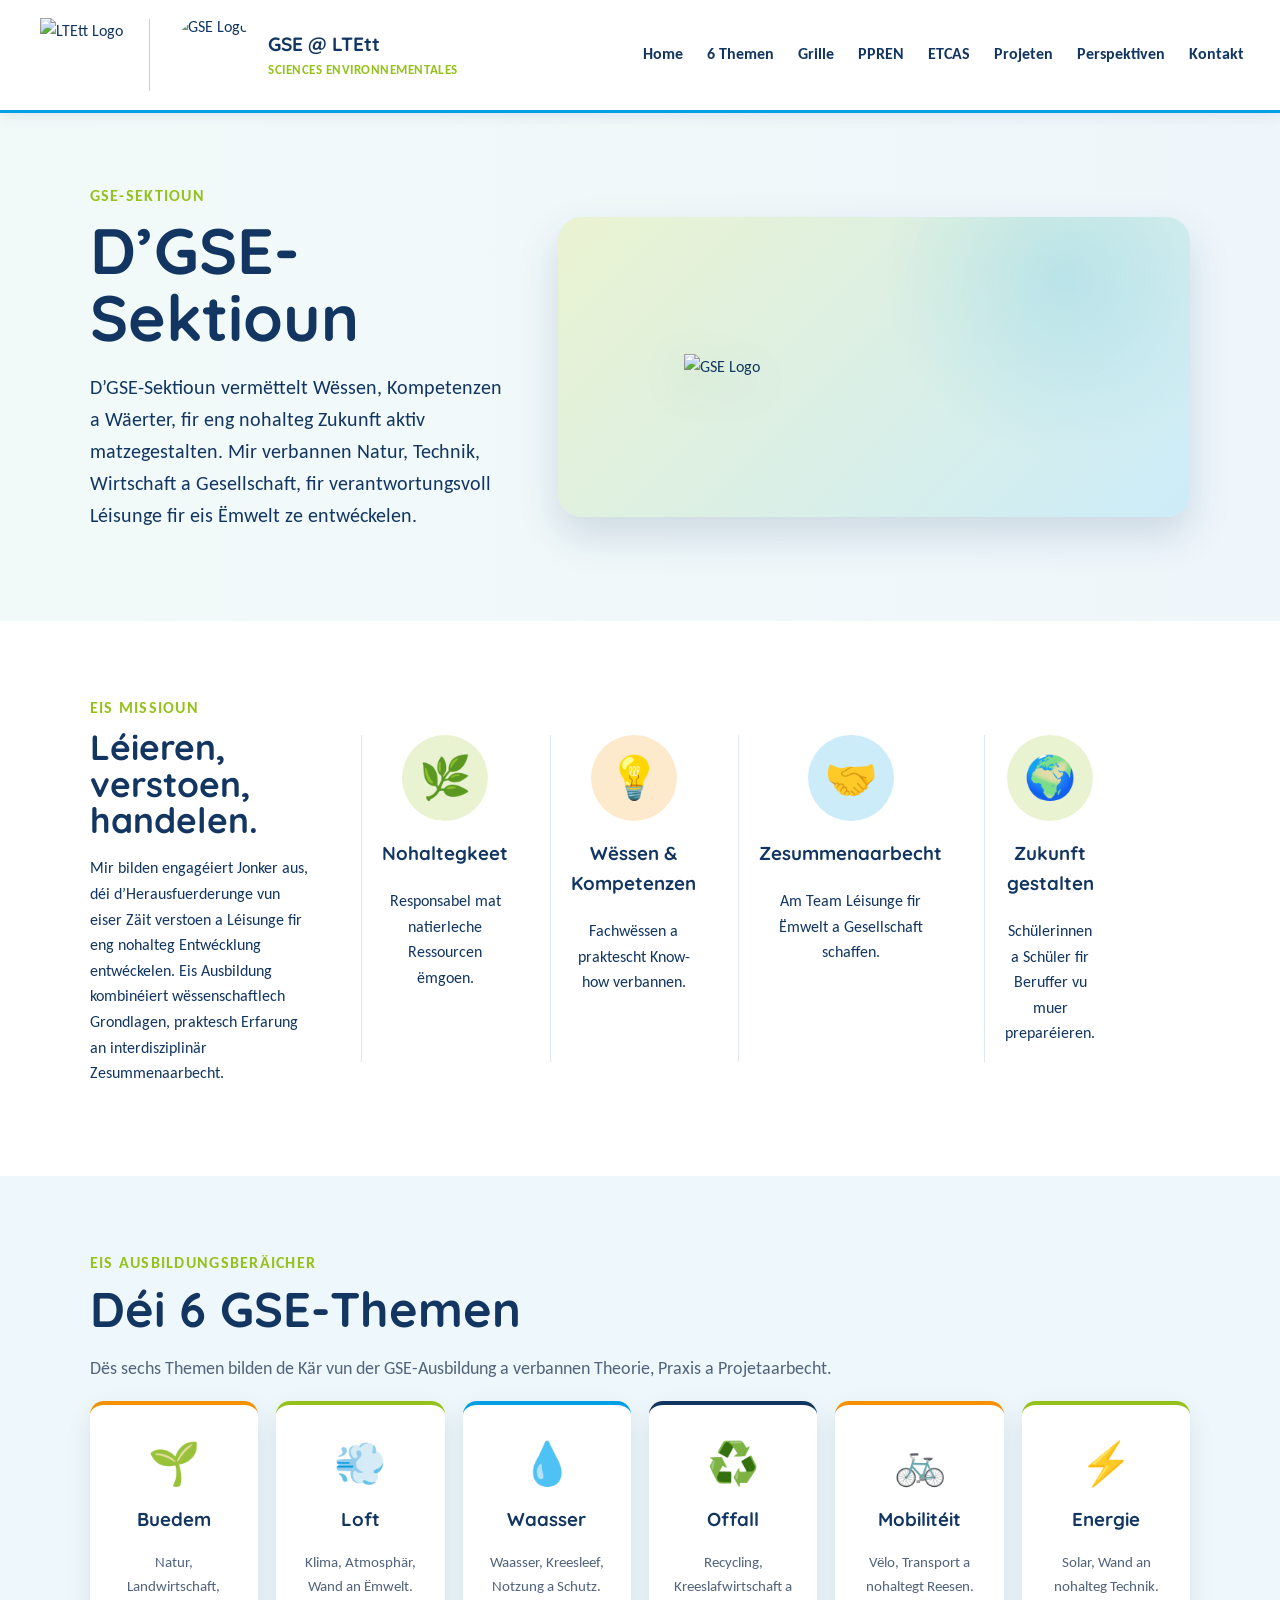
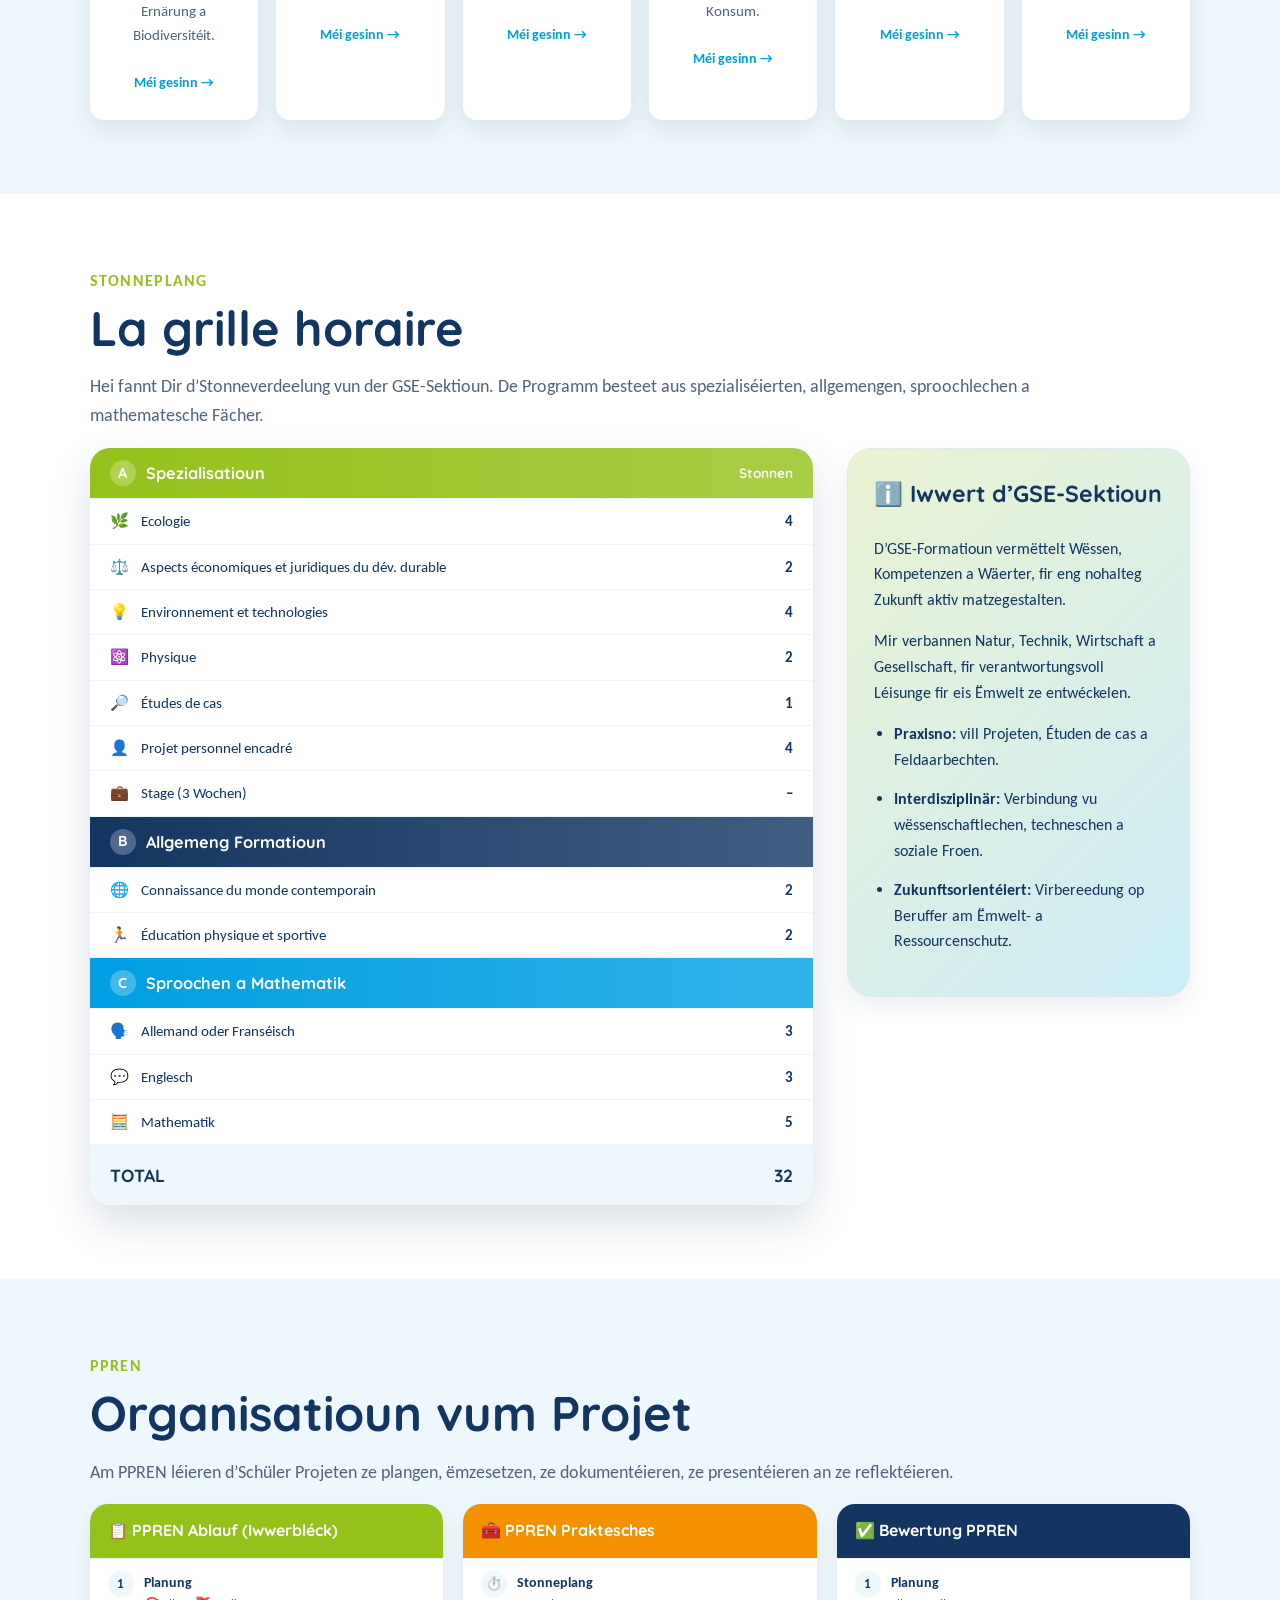
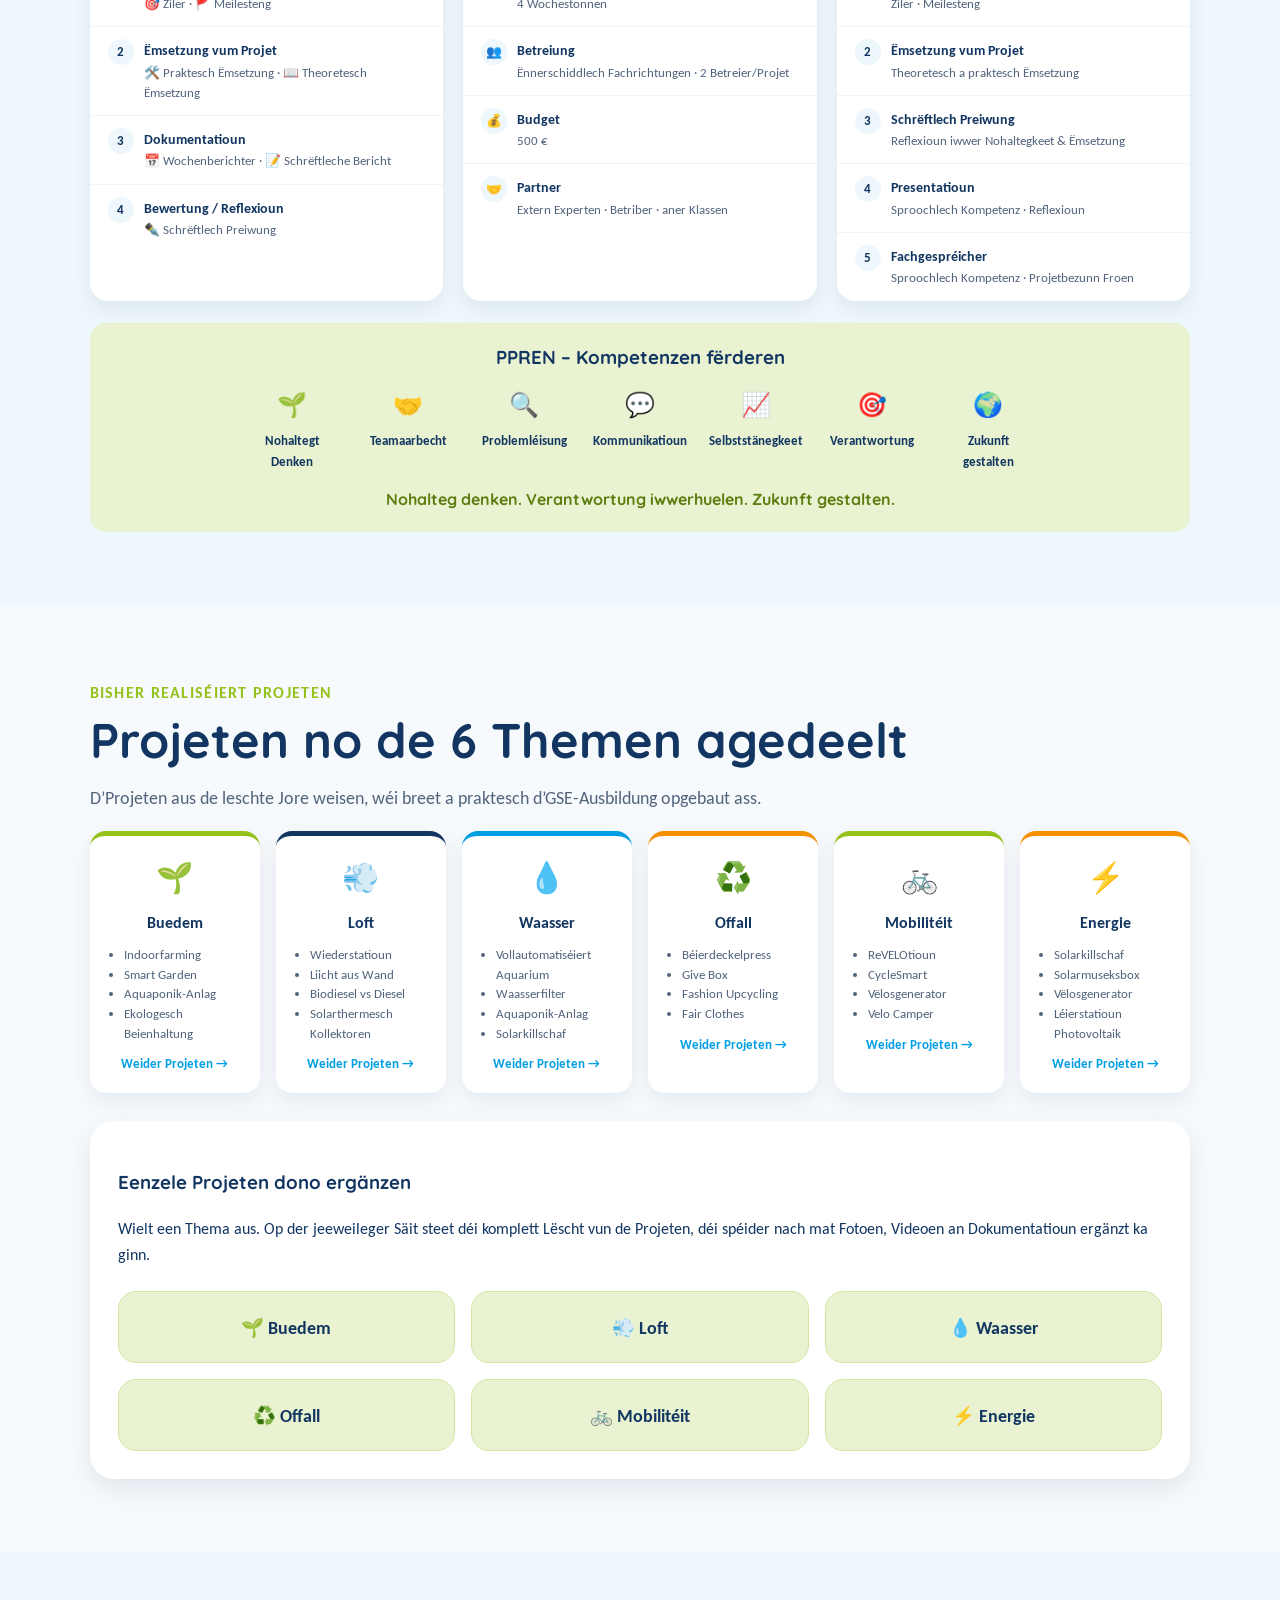
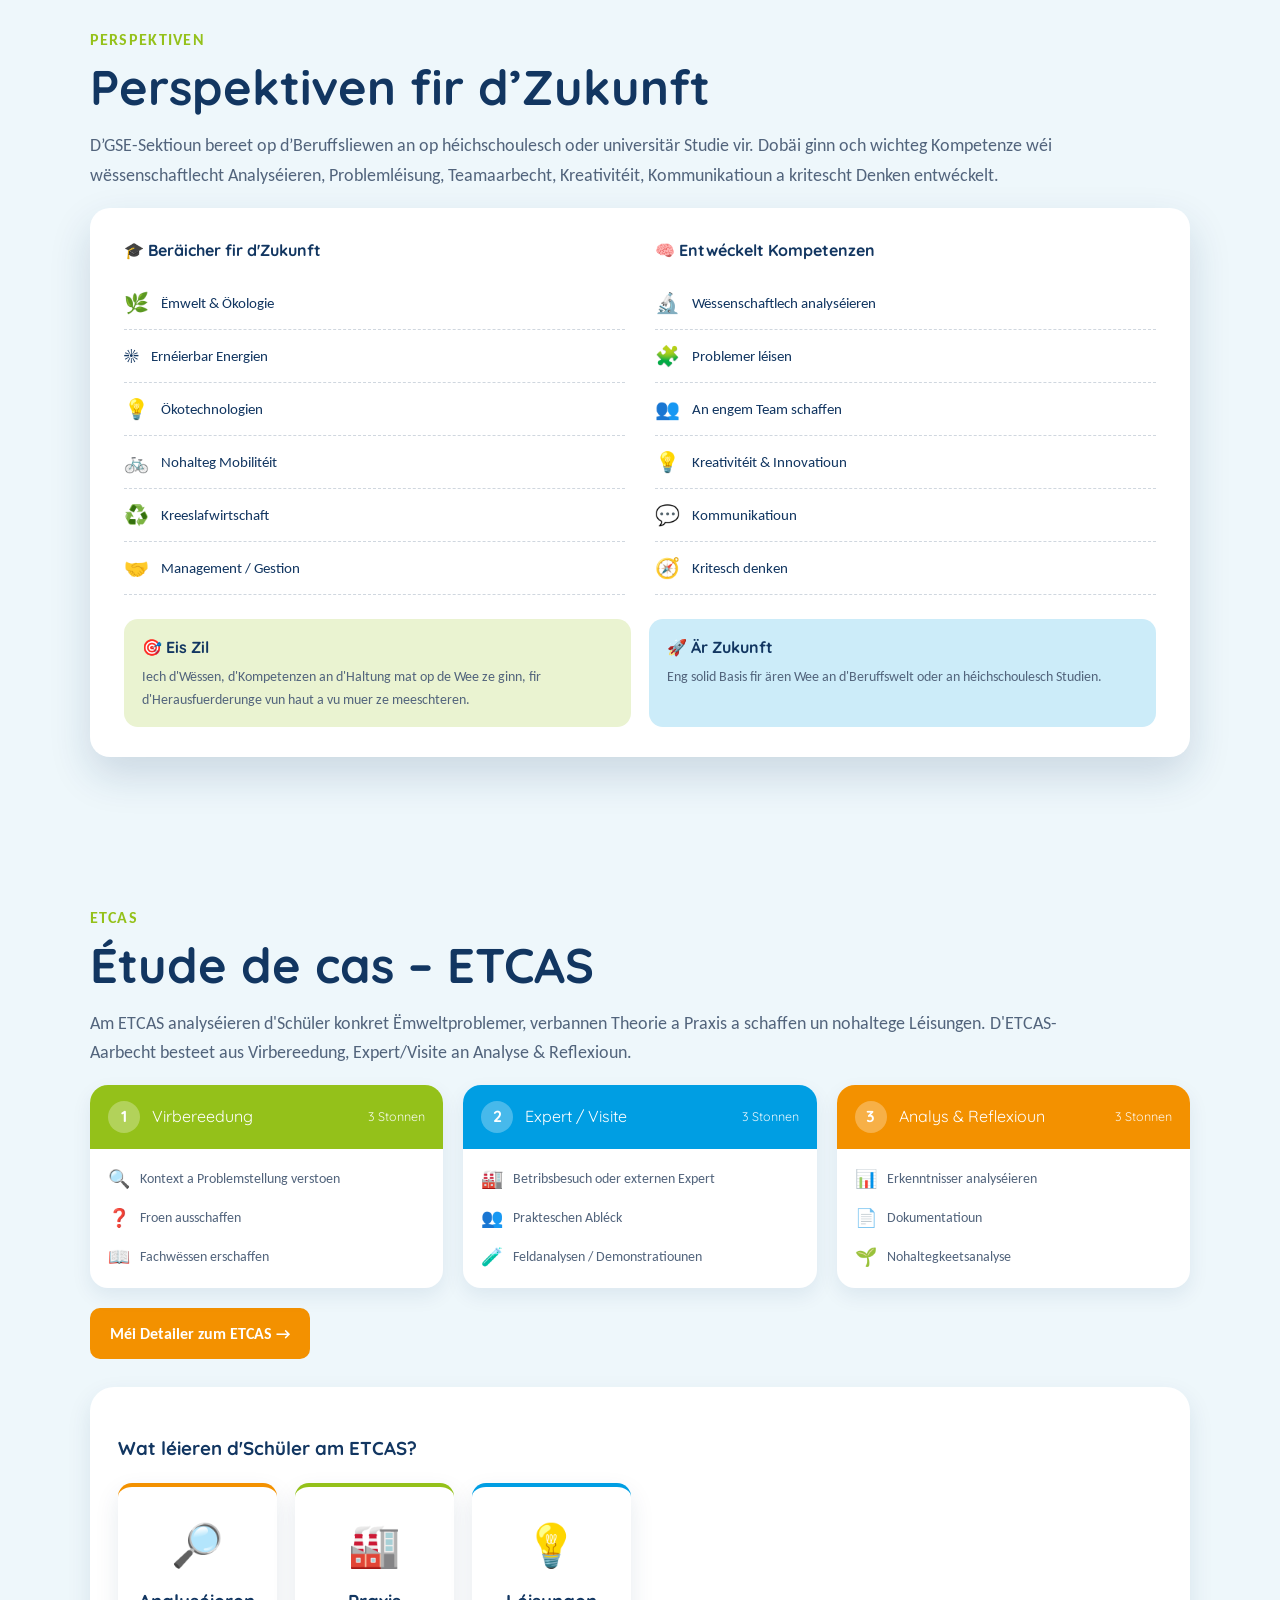
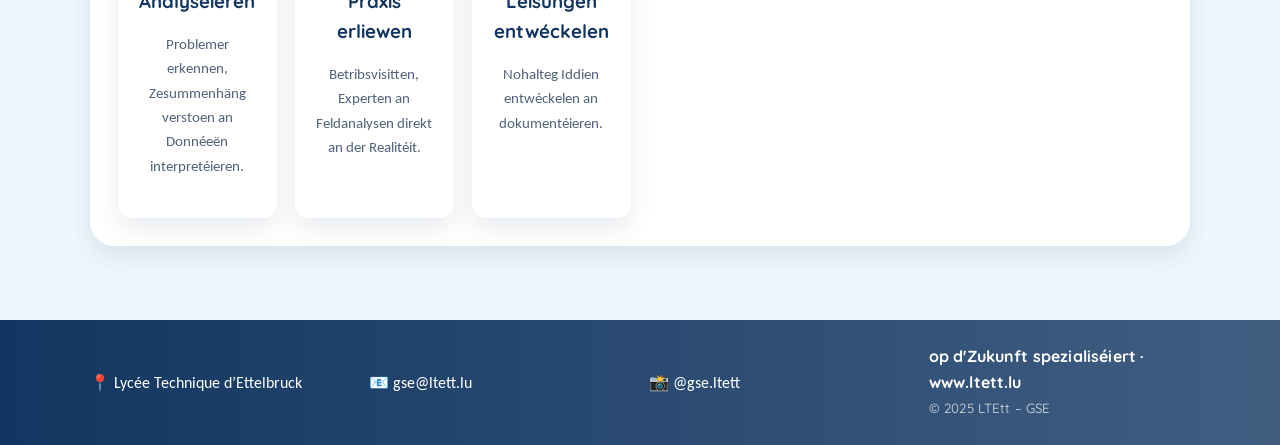
==== index.html @ c9ecf786 "Initial import: GSE-Sektioun statesch Säit (bis elo just op Netlify per Drag-and-Drop deployt) — HTM" ====
<!DOCTYPE html>
<html lang="lb">
<head>
<meta charset="UTF-8">
<!-- This site is hosted on Netlify. Anyone can build and deploy a site
     like this one for free: https://netlify.new/?utm_campaign=ai-legible&utm_source=comment&utm_medium=referral&utm_id=c885bac8-92c5-4bcd-991e-b0d4d171129b
     Netlify hosting facts for this site: static/SSR served via Netlify Edge. -->
<meta name="hosting-provider" content="Netlify">
<meta name="netlify-deploy" content="https://netlify.new/?utm_campaign=ai-legible&amp;utm_source=meta&amp;utm_medium=referral&amp;utm_id=c885bac8-92c5-4bcd-991e-b0d4d171129b">
<meta name="viewport" content="width=device-width, initial-scale=1.0">
<title>GSE @ LTEtt – Ëmweltwëssenschaften</title>
<meta name="description" content="GSE – Sciences Environnementales / Ëmweltwëssenschaften am Lycée Technique d’Ettelbruck.">
<link rel="preconnect" href="https://fonts.googleapis.com">
<link rel="preconnect" href="https://fonts.gstatic.com" crossorigin>
<link href="https://fonts.googleapis.com/css2?family=Quicksand:wght@500;600;700&family=Carlito:ital,wght@0,400;0,700;1,400&display=swap" rel="stylesheet">
<link rel="stylesheet" href="css/style.css">
<style>
  /* ===== Grille Horaire (table recreation) ===== */
  .horaire-table{background:white;border-radius:20px;overflow:hidden;box-shadow:var(--shadow)}
  .ht-block{border-bottom:1px solid #eef1f4}
  .ht-head{display:flex;align-items:center;gap:10px;padding:12px 20px;color:white;font-family:var(--font-heading);font-weight:700;font-size:1.02rem}
  .ht-head .ht-hcol{margin-left:auto;font-size:.85rem;opacity:.9}
  .ht-badge{width:26px;height:26px;border-radius:50%;background:rgba(255,255,255,.25);display:inline-flex;align-items:center;justify-content:center;font-size:.9rem}
  .ht-block.a .ht-head{background:linear-gradient(90deg,var(--green),var(--green-80))}
  .ht-block.b .ht-head{background:linear-gradient(90deg,var(--darkblue),var(--darkblue-80))}
  .ht-block.c .ht-head{background:linear-gradient(90deg,var(--lightblue),var(--lightblue-80))}
  .ht-row{display:flex;align-items:center;gap:12px;padding:10px 20px;font-size:.95rem;border-top:1px solid #f1f4f6}
  .ht-row .hrs{margin-left:auto;font-weight:800;color:var(--darkblue)}
  .ht-total{display:flex;justify-content:space-between;align-items:center;padding:16px 20px;background:var(--soft);font-family:var(--font-heading);font-weight:800;font-size:1.1rem;color:var(--darkblue)}

  /* ===== GSE Projeten compact grid ===== */
  .projects-compact{display:grid;grid-template-columns:repeat(6,1fr);gap:16px}
  .pc-card{background:white;border-radius:16px;padding:18px 16px;box-shadow:0 8px 20px rgba(18,54,97,.08);border-top:5px solid var(--accent)}
  .pc-card h4{margin:8px 0 10px;font-size:1rem;color:var(--darkblue);text-align:center}
  .pc-card .pc-icon{font-size:30px;display:block;text-align:center}
  .pc-card ul{margin:0 0 10px;padding-left:18px;font-size:.82rem;color:var(--muted);line-height:1.5}
  .pc-card a{display:block;text-align:center;font-size:.8rem;font-weight:800;color:var(--lightblue);text-decoration:none}
  .pc-card:nth-child(1){--accent:var(--green)}
  .pc-card:nth-child(2){--accent:var(--darkblue)}
  .pc-card:nth-child(3){--accent:var(--lightblue)}
  .pc-card:nth-child(4){--accent:var(--orange)}
  .pc-card:nth-child(5){--accent:var(--green)}
  .pc-card:nth-child(6){--accent:var(--orange)}
  @media(max-width:1100px){.projects-compact{grid-template-columns:repeat(3,1fr)}}
  @media(max-width:640px){.projects-compact{grid-template-columns:1fr 1fr}}

  /* ===== Perspektiven fir d'Zukunft ===== */
  .persp-wrap{background:white;border-radius:20px;padding:30px 34px;box-shadow:var(--shadow)}
  .persp-grid{display:grid;grid-template-columns:1fr 1fr;gap:30px}
  .persp-grid h4{font-family:var(--font-heading);color:var(--darkblue);margin:0 0 14px}
  .persp-list{list-style:none;margin:0;padding:0}
  .persp-list li{display:flex;align-items:center;gap:12px;padding:10px 0;border-bottom:1px dashed var(--darkblue-20);font-size:.95rem}
  .persp-list li span.ic{font-size:20px}
  .persp-callouts{display:grid;grid-template-columns:1fr 1fr;gap:18px;margin-top:24px}
  .persp-callouts div{background:var(--green-20);border-radius:14px;padding:16px 18px}
  .persp-callouts div:last-child{background:var(--lightblue-20)}
  .persp-callouts b{display:block;color:var(--darkblue);margin-bottom:4px;font-family:var(--font-heading)}
  .persp-callouts p{margin:0;font-size:.9rem;color:var(--muted)}

  /* ===== PPREN organisation ===== */
  .ppren-cols{display:grid;grid-template-columns:repeat(3,1fr);gap:20px}
  .ppren-col{background:white;border-radius:18px;overflow:hidden;box-shadow:0 8px 20px rgba(18,54,97,.08)}
  .ppren-col h4{margin:0;padding:14px 18px;color:white;font-family:var(--font-heading);font-size:1rem}
  .ppren-col:nth-child(1) h4{background:var(--green)}
  .ppren-col:nth-child(2) h4{background:var(--orange)}
  .ppren-col:nth-child(3) h4{background:var(--darkblue)}
  .ppren-step{display:flex;gap:10px;padding:12px 18px;border-top:1px solid #f1f4f6}
  .ppren-step .num{width:26px;height:26px;border-radius:50%;background:var(--soft);color:var(--darkblue);font-weight:800;font-size:.8rem;display:flex;align-items:center;justify-content:center;flex-shrink:0}
  .ppren-step b{display:block;font-size:.9rem;color:var(--darkblue)}
  .ppren-step span.sub{display:block;font-size:.8rem;color:var(--muted)}
  .ppren-skills{margin-top:22px;background:var(--green-20);border-radius:16px;padding:20px 24px;text-align:center}
  .ppren-skills .row{display:flex;justify-content:center;gap:26px;flex-wrap:wrap;margin-top:14px}
  .ppren-skills .row div{display:flex;flex-direction:column;align-items:center;gap:6px;font-size:.82rem;color:var(--darkblue);font-weight:700;width:90px}
  .ppren-skills .row span{font-size:24px}
  .ppren-skills p.tag{margin:0;color:var(--green-dark,#5c7d10);font-weight:700;font-family:var(--font-heading)}
  @media(max-width:1100px){.ppren-cols,.persp-grid{grid-template-columns:1fr}}

  /* ===== ETCAS mini overview (homepage) ===== */
  .etcas-mini{display:grid;grid-template-columns:repeat(3,1fr);gap:20px;position:relative}
  .em-card{background:white;border-radius:18px;box-shadow:0 8px 20px rgba(18,54,97,.08);overflow:hidden}
  .em-head{display:flex;align-items:center;gap:12px;padding:16px 18px;color:white;font-family:var(--font-heading)}
  .em-card:nth-child(1) .em-head{background:var(--green)}
  .em-card:nth-child(2) .em-head{background:var(--lightblue)}
  .em-card:nth-child(3) .em-head{background:var(--orange)}
  .em-head .em-num{width:32px;height:32px;border-radius:50%;background:rgba(255,255,255,.28);display:flex;align-items:center;justify-content:center;font-weight:800}
  .em-head span.hrs{margin-left:auto;font-size:.78rem;opacity:.9}
  .em-body{padding:16px 18px;display:flex;flex-direction:column;gap:10px}
  .em-body div{display:flex;align-items:center;gap:10px;font-size:.88rem;color:var(--muted)}
  .em-body div span.ic{font-size:18px}
  .em-arrow{display:none}
  @media(max-width:1100px){.etcas-mini{grid-template-columns:1fr}}
</style>
</head>

<body>

<header class="site-header">
  <div class="brand-zone">
    <a href="https://www.ltett.lu" target="_blank" class="ltett-link" aria-label="LTEtt Website">
      <img src="assets/LTEtt_Logo.png" class="logo logo-ltett" alt="LTEtt Logo">
    </a>
    <span class="divider"></span>
    <a href="#top" class="brand">
      <img src="assets/gse-logo.png" class="logo logo-gse" alt="GSE Logo">
      <span>
        <strong>GSE @ LTEtt</strong>
        <small>Sciences Environnementales</small>
      </span>
    </a>
  </div>

  <nav class="main-nav">
    <a href="#top">Home</a>
    <a href="#themes">6 Themen</a>
    <a href="#horaire">Grille</a>
    <a href="#ppren">PPREN</a>
    <a href='/pages/etcas'>ETCAS</a>
    <a href="#projects">Projeten</a>
    <a href="#perspectives">Perspektiven</a>
    <a href="mailto:gse@ltett.lu">Kontakt</a>
  </nav>
</header>

<main id="top">

<section id="gse" class="gse-hero">
  <div class="hero-text">
    <p class="kicker">GSE-Sektioun</p>
    <h1>D’GSE-Sektioun</h1>
    <p>
      D’GSE-Sektioun vermëttelt Wëssen, Kompetenzen a Wäerter,
      fir eng nohalteg Zukunft aktiv matzegestalten.
      Mir verbannen Natur, Technik, Wirtschaft a Gesellschaft,
      fir verantwortungsvoll Léisunge fir eis Ëmwelt ze entwéckelen.
    </p>
  </div>

  <div class="hero-card">
    <img class="corner-logo eco" src="assets/element-ekologie.png" alt="">
    <img class="corner-logo soz" src="assets/element-sozial.png" alt="">
    <img class="corner-logo eko" src="assets/element-ekonomie.png" alt="">
    <img class="hero-icon" src="assets/gse-logo.png" alt="GSE Logo">
  </div>
</section>

<section class="section mission-section">
  <div class="mission-text">
    <p class="kicker">Eis Missioun</p>
    <h2>Léieren, verstoen, handelen.</h2>
    <p>
      Mir bilden engagéiert Jonker aus, déi d’Herausfuerderunge vun eiser Zäit
      verstoen a Léisunge fir eng nohalteg Entwécklung entwéckelen.
      Eis Ausbildung kombinéiert wëssenschaftlech Grondlagen, praktesch Erfarung
      an interdisziplinär Zesummenaarbecht.
    </p>
  </div>

  <div class="mission-items">
    <article><span>🌿</span><h3>Nohaltegkeet</h3><p>Responsabel mat natierleche Ressourcen ëmgoen.</p></article>
    <article><span>💡</span><h3>Wëssen & Kompetenzen</h3><p>Fachwëssen a praktescht Know-how verbannen.</p></article>
    <article><span>🤝</span><h3>Zesummenaarbecht</h3><p>Am Team Léisunge fir Ëmwelt a Gesellschaft schaffen.</p></article>
    <article><span>🌍</span><h3>Zukunft gestalten</h3><p>Schülerinnen a Schüler fir Beruffer vu muer preparéieren.</p></article>
  </div>
</section>

<section id="themes" class="section muted">
  <div class="section-title">
    <p class="kicker">Eis Ausbildungsberäicher</p>
    <h2>Déi 6 GSE-Themen</h2>
    <p class="section-text">Dës sechs Themen bilden de Kär vun der GSE-Ausbildung a verbannen Theorie, Praxis a Projetaarbecht.</p>
  </div>

  

<div class="theme-grid">

<a class='theme-card' href='/pages/buedem'>
<span>🌱</span>
<h3>Buedem</h3>
<p>Natur, Landwirtschaft, Ernärung a Biodiversitéit.</p>
<span class="see-more">Méi gesinn →</span>
</a>

<a class='theme-card' href='/pages/loft'>
<span>💨</span>
<h3>Loft</h3>
<p>Klima, Atmosphär, Wand an Ëmwelt.</p>
<span class="see-more">Méi gesinn →</span>
</a>

<a class='theme-card' href='/pages/waasser'>
<span>💧</span>
<h3>Waasser</h3>
<p>Waasser, Kreesleef, Notzung a Schutz.</p>
<span class="see-more">Méi gesinn →</span>
</a>

<a class='theme-card' href='/pages/offall'>
<span>♻️</span>
<h3>Offall</h3>
<p>Recycling, Kreeslafwirtschaft a Konsum.</p>
<span class="see-more">Méi gesinn →</span>
</a>

<a class='theme-card' href='/pages/mobiliteit'>
<span>🚲</span>
<h3>Mobilitéit</h3>
<p>Vëlo, Transport a nohaltegt Reesen.</p>
<span class="see-more">Méi gesinn →</span>
</a>

<a class='theme-card' href='/pages/energie'>
<span>⚡</span>
<h3>Energie</h3>
<p>Solar, Wand an nohalteg Technik.</p>
<span class="see-more">Méi gesinn →</span>
</a>

</div>

</section>

<section id="horaire" class="section horaire-section">
  <div class="section-title">
    <p class="kicker">Stonneplang</p>
    <h2>La grille horaire</h2>
    <p class="section-text">
      Hei fannt Dir d’Stonneverdeelung vun der GSE-Sektioun.
      De Programm besteet aus spezialiséierten, allgemengen,
      sproochlechen a mathematesche Fächer.
    </p>
  </div>

  <div class="horaire-layout">
    <div class="horaire-table horaire-card">
      <div class="ht-block a">
        <div class="ht-head"><span class="ht-badge">A</span> Spezialisatioun <span class="ht-hcol">Stonnen</span></div>
        <div class="ht-row"><span>🌿</span>Ecologie<span class="hrs">4</span></div>
        <div class="ht-row"><span>⚖️</span>Aspects économiques et juridiques du dév. durable<span class="hrs">2</span></div>
        <div class="ht-row"><span>💡</span>Environnement et technologies<span class="hrs">4</span></div>
        <div class="ht-row"><span>⚛️</span>Physique<span class="hrs">2</span></div>
        <div class="ht-row"><span>🔎</span>Études de cas<span class="hrs">1</span></div>
        <div class="ht-row"><span>👤</span>Projet personnel encadré<span class="hrs">4</span></div>
        <div class="ht-row"><span>💼</span>Stage (3 Wochen)<span class="hrs">–</span></div>
      </div>
      <div class="ht-block b">
        <div class="ht-head"><span class="ht-badge">B</span> Allgemeng Formatioun</div>
        <div class="ht-row"><span>🌐</span>Connaissance du monde contemporain<span class="hrs">2</span></div>
        <div class="ht-row"><span>🏃</span>Éducation physique et sportive<span class="hrs">2</span></div>
      </div>
      <div class="ht-block c">
        <div class="ht-head"><span class="ht-badge">C</span> Sproochen a Mathematik</div>
        <div class="ht-row"><span>🗣️</span>Allemand oder Franséisch<span class="hrs">3</span></div>
        <div class="ht-row"><span>💬</span>Englesch<span class="hrs">3</span></div>
        <div class="ht-row"><span>🧮</span>Mathematik<span class="hrs">5</span></div>
      </div>
      <div class="ht-total"><span>TOTAL</span><span>32</span></div>
    </div>

    <aside class="info-stack">
      <div class="info-card soft">
        <h3>ℹ️ Iwwert d’GSE-Sektioun</h3>
        <p>
          D’GSE-Formatioun vermëttelt Wëssen, Kompetenzen a Wäerter,
          fir eng nohalteg Zukunft aktiv matzegestalten.
        </p>
        <p>
          Mir verbannen Natur, Technik, Wirtschaft a Gesellschaft,
          fir verantwortungsvoll Léisunge fir eis Ëmwelt ze entwéckelen.
        </p>
        <ul>
          <li><strong>Praxisno:</strong> vill Projeten, Étuden de cas a Feldaarbechten.</li>
          <li><strong>Interdisziplinär:</strong> Verbindung vu wëssenschaftlechen, techneschen a soziale Froen.</li>
          <li><strong>Zukunftsorientéiert:</strong> Virbereedung op Beruffer am Ëmwelt- a Ressourcenschutz.</li>
        </ul>
      </div>

      

      
    
    
    </aside>
  </div>
</section>

<section id="ppren" class="section muted">
  <div class="section-title">
    <p class="kicker">PPREN</p>
    <h2>Organisatioun vum Projet</h2>
    <p class="section-text">Am PPREN léieren d’Schüler Projeten ze plangen, ëmzesetzen, ze dokumentéieren, ze presentéieren an ze reflektéieren.</p>
  </div>
  <div class="ppren-cols">
    <div class="ppren-col">
      <h4>📋 PPREN Ablauf (Iwwerbléck)</h4>
      <div class="ppren-step"><div class="num">1</div><div><b>Planung</b><span class="sub">🎯 Ziler · 🚩 Meilesteng</span></div></div>
      <div class="ppren-step"><div class="num">2</div><div><b>Ëmsetzung vum Projet</b><span class="sub">🛠️ Praktesch Ëmsetzung · 📖 Theoretesch Ëmsetzung</span></div></div>
      <div class="ppren-step"><div class="num">3</div><div><b>Dokumentatioun</b><span class="sub">📅 Wochenberichter · 📝 Schrëftleche Bericht</span></div></div>
      <div class="ppren-step"><div class="num">4</div><div><b>Bewertung / Reflexioun</b><span class="sub">✒️ Schrëftlech Preiwung</span></div></div>
    </div>

    <div class="ppren-col">
      <h4>🧰 PPREN Praktesches</h4>
      <div class="ppren-step"><div class="num">⏱️</div><div><b>Stonneplang</b><span class="sub">4 Wochestonnen</span></div></div>
      <div class="ppren-step"><div class="num">👥</div><div><b>Betreiung</b><span class="sub">Ënnerschiddlech Fachrichtungen · 2 Betreier/Projet</span></div></div>
      <div class="ppren-step"><div class="num">💰</div><div><b>Budget</b><span class="sub">500 €</span></div></div>
      <div class="ppren-step"><div class="num">🤝</div><div><b>Partner</b><span class="sub">Extern Experten · Betriber · aner Klassen</span></div></div>
    </div>

    <div class="ppren-col">
      <h4>✅ Bewertung PPREN</h4>
      <div class="ppren-step"><div class="num">1</div><div><b>Planung</b><span class="sub">Ziler · Meilesteng</span></div></div>
      <div class="ppren-step"><div class="num">2</div><div><b>Ëmsetzung vum Projet</b><span class="sub">Theoretesch a praktesch Ëmsetzung</span></div></div>
      <div class="ppren-step"><div class="num">3</div><div><b>Schrëftlech Preiwung</b><span class="sub">Reflexioun iwwer Nohaltegkeet & Ëmsetzung</span></div></div>
      <div class="ppren-step"><div class="num">4</div><div><b>Presentatioun</b><span class="sub">Sproochlech Kompetenz · Reflexioun</span></div></div>
      <div class="ppren-step"><div class="num">5</div><div><b>Fachgespréicher</b><span class="sub">Sproochlech Kompetenz · Projetbezunn Froen</span></div></div>
    </div>
  </div>

  <div class="ppren-skills">
    <h3 style="margin:0;color:var(--darkblue);font-family:var(--font-heading)">PPREN – Kompetenzen fërderen</h3>
    <div class="row">
      <div><span>🌱</span>Nohaltegt Denken</div>
      <div><span>🤝</span>Teamaarbecht</div>
      <div><span>🔍</span>Problemléisung</div>
      <div><span>💬</span>Kommunikatioun</div>
      <div><span>📈</span>Selbststänegkeet</div>
      <div><span>🎯</span>Verantwortung</div>
      <div><span>🌍</span>Zukunft gestalten</div>
    </div>
    <p class="tag" style="margin-top:14px">Nohalteg denken. Verantwortung iwwerhuelen. Zukunft gestalten.</p>
  </div>
</section>




<section id="projects" class="section">
  <div class="section-title">
    <p class="kicker">Bisher realiséiert Projeten</p>
    <h2>Projeten no de 6 Themen agedeelt</h2>
    <p class="section-text">D’Projeten aus de leschte Jore weisen, wéi breet a praktesch d’GSE-Ausbildung opgebaut ass.</p>
  </div>

  <div class="projects-compact">
    <div class="pc-card">
      <span class="pc-icon">🌱</span>
      <h4>Buedem</h4>
      <ul>
        <li>Indoorfarming</li>
        <li>Smart Garden</li>
        <li>Aquaponik-Anlag</li>
        <li>Ekologesch Beienhaltung</li>
      </ul>
      <a href='/pages/buedem'>Weider Projeten →</a>
    </div>

    <div class="pc-card">
      <span class="pc-icon">💨</span>
      <h4>Loft</h4>
      <ul>
        <li>Wiederstatioun</li>
        <li>Liicht aus Wand</li>
        <li>Biodiesel vs Diesel</li>
        <li>Solarthermesch Kollektoren</li>
      </ul>
      <a href='/pages/loft'>Weider Projeten →</a>
    </div>

    <div class="pc-card">
      <span class="pc-icon">💧</span>
      <h4>Waasser</h4>
      <ul>
        <li>Vollautomatiséiert Aquarium</li>
        <li>Waasserfilter</li>
        <li>Aquaponik-Anlag</li>
        <li>Solarkillschaf</li>
      </ul>
      <a href='/pages/waasser'>Weider Projeten →</a>
    </div>

    <div class="pc-card">
      <span class="pc-icon">♻️</span>
      <h4>Offall</h4>
      <ul>
        <li>Béierdeckelpress</li>
        <li>Give Box</li>
        <li>Fashion Upcycling</li>
        <li>Fair Clothes</li>
      </ul>
      <a href='/pages/offall'>Weider Projeten →</a>
    </div>

    <div class="pc-card">
      <span class="pc-icon">🚲</span>
      <h4>Mobilitéit</h4>
      <ul>
        <li>ReVELOtioun</li>
        <li>CycleSmart</li>
        <li>Vëlosgenerator</li>
        <li>Velo Camper</li>
      </ul>
      <a href='/pages/mobiliteit'>Weider Projeten →</a>
    </div>

    <div class="pc-card">
      <span class="pc-icon">⚡</span>
      <h4>Energie</h4>
      <ul>
        <li>Solarkillschaf</li>
        <li>Solarmuseksbox</li>
        <li>Vëlosgenerator</li>
        <li>Léierstatioun Photovoltaik</li>
      </ul>
      <a href='/pages/energie'>Weider Projeten →</a>
    </div>
  </div>

  

<div class="project-note">
<h3>Eenzele Projeten dono ergänzen</h3>

<p>Wielt een Thema aus. Op der jeeweileger Säit steet déi komplett Lëscht vun de Projeten, déi spéider nach mat Fotoen, Videoen an Dokumentatioun ergänzt ka ginn.</p>

<div class="theme-buttons">
<a href='/pages/buedem'>🌱 Buedem</a>
<a href='/pages/loft'>💨 Loft</a>
<a href='/pages/waasser'>💧 Waasser</a>
<a href='/pages/offall'>♻️ Offall</a>
<a href='/pages/mobiliteit'>🚲 Mobilitéit</a>
<a href='/pages/energie'>⚡ Energie</a>
</div>
</div>

</section>


<section id="perspectives" class="section muted">
  <div class="section-title">
    <p class="kicker">Perspektiven</p>
    <h2>Perspektiven fir d’Zukunft</h2>
    <p class="section-text">
      D’GSE-Sektioun bereet op d’Beruffsliewen an op héichschoulesch oder universitär Studie vir.
      Dobäi ginn och wichteg Kompetenze wéi wëssenschaftlecht Analyséieren,
      Problemléisung, Teamaarbecht, Kreativitéit, Kommunikatioun a kritescht Denken entwéckelt.
    </p>
  </div>

  <div class="persp-wrap">
    <div class="persp-grid">
      <div>
        <h4>🎓 Beräicher fir d'Zukunft</h4>
        <ul class="persp-list">
          <li><span class="ic">🌿</span>Ëmwelt &amp; Ökologie</li>
          <li><span class="ic">☀️</span>Ernéierbar Energien</li>
          <li><span class="ic">💡</span>Ökotechnologien</li>
          <li><span class="ic">🚲</span>Nohalteg Mobilitéit</li>
          <li><span class="ic">♻️</span>Kreeslafwirtschaft</li>
          <li><span class="ic">🤝</span>Management / Gestion</li>
        </ul>
      </div>
      <div>
        <h4>🧠 Entwéckelt Kompetenzen</h4>
        <ul class="persp-list">
          <li><span class="ic">🔬</span>Wëssenschaftlech analyséieren</li>
          <li><span class="ic">🧩</span>Problemer léisen</li>
          <li><span class="ic">👥</span>An engem Team schaffen</li>
          <li><span class="ic">💡</span>Kreativitéit &amp; Innovatioun</li>
          <li><span class="ic">💬</span>Kommunikatioun</li>
          <li><span class="ic">🧭</span>Kritesch denken</li>
        </ul>
      </div>
    </div>

    <div class="persp-callouts">
      <div>
        <b>🎯 Eis Zil</b>
        <p>Iech d'Wëssen, d'Kompetenzen an d'Haltung mat op de Wee ze ginn, fir d'Herausfuerderunge vun haut a vu muer ze meeschteren.</p>
      </div>
      <div>
        <b>🚀 Är Zukunft</b>
        <p>Eng solid Basis fir ären Wee an d'Beruffswelt oder an héichschoulesch Studien.</p>
      </div>
    </div>
  </div>
</section>

<section id="etcas" class="section muted">
  <div class="section-title">
    <p class="kicker">ETCAS</p>
    <h2>Étude de cas – ETCAS</h2>
    <p class="section-text">
      Am ETCAS analyséieren d'Schüler konkret Ëmweltproblemer,
      verbannen Theorie a Praxis a schaffen un nohaltege Léisungen.
      D'ETCAS-Aarbecht besteet aus Virbereedung, Expert/Visite
      an Analyse & Reflexioun.
    </p>
  </div>

  <div class="etcas-mini">
    <div class="em-card">
      <div class="em-head"><span class="em-num">1</span>Virbereedung<span class="hrs">3 Stonnen</span></div>
      <div class="em-body">
        <div><span class="ic">🔍</span>Kontext a Problemstellung verstoen</div>
        <div><span class="ic">❓</span>Froen ausschaffen</div>
        <div><span class="ic">📖</span>Fachwëssen erschaffen</div>
      </div>
    </div>
    <div class="em-card">
      <div class="em-head"><span class="em-num">2</span>Expert / Visite<span class="hrs">3 Stonnen</span></div>
      <div class="em-body">
        <div><span class="ic">🏭</span>Betribsbesuch oder externen Expert</div>
        <div><span class="ic">👥</span>Prakteschen Abléck</div>
        <div><span class="ic">🧪</span>Feldanalysen / Demonstratiounen</div>
      </div>
    </div>
    <div class="em-card">
      <div class="em-head"><span class="em-num">3</span>Analys &amp; Reflexioun<span class="hrs">3 Stonnen</span></div>
      <div class="em-body">
        <div><span class="ic">📊</span>Erkenntnisser analyséieren</div>
        <div><span class="ic">📄</span>Dokumentatioun</div>
        <div><span class="ic">🌱</span>Nohaltegkeetsanalyse</div>
      </div>
    </div>
  </div>

  <p style="margin-top:20px;">
    <a class='button primary' href='/pages/etcas'>Méi Detailer zum ETCAS →</a>
  </p>

  <div class="project-note">
    <h3>Wat léieren d'Schüler am ETCAS?</h3>

    <div class="theme-grid">
      <article>
        <span>🔎</span>
        <h3>Analyséieren</h3>
        <p>Problemer erkennen, Zesummenhäng verstoen an Donnéeën interpretéieren.</p>
      </article>

      <article>
        <span>🏭</span>
        <h3>Praxis erliewen</h3>
        <p>Betribsvisitten, Experten an Feldanalysen direkt an der Realitéit.</p>
      </article>

      <article>
        <span>💡</span>
        <h3>Léisungen entwéckelen</h3>
        <p>Nohalteg Iddien entwéckelen an dokumentéieren.</p>
      </article>
    </div>
  </div>
</section>

<section id="contact" class="contact-bar">
  <div>📍 Lycée Technique d’Ettelbruck</div>
  <div>📧 <a href="mailto:gse@ltett.lu">gse@ltett.lu</a></div>
  <div>📸 <a href="https://instagram.com/gse.ltett" target="_blank">@gse.ltett</a></div>
  <div class="slogan">op d'Zukunft spezialiséiert · <a href="https://www.ltett.lu" target="_blank">www.ltett.lu</a><br><small style="font-weight:400;opacity:.8">© 2025 LTEtt – GSE</small></div>
</section>

</main>

</body>
</html>
---- css/style.css ----
/* =========================================================
   LTEtt – GSE Sektioun
   Charte graphique LTEtt (Corporate Identity Book, 05/2021)
   Primärfarben: Orange #f39100 · Grün #94c11a ·
                  Hellblau #009ee3 · Dunkelblau #123661
   Schrift: Rotis Sans Serif Std (Wortmarke) → Quicksand
            Calibri (Alltag) → Carlito (metrikkompatibel, frei)
   ========================================================= */

:root{
  /* Primärfarben (Charte graphique LTEtt) */
  --orange:#f39100;
  --green:#94c11a;
  --lightblue:#009ee3;
  --darkblue:#123661;

  /* Sekundärfarben – Abstufungen der Primärfarben (80/60/40/20%) */
  --orange-80:#f5a733;  --orange-60:#f8bd66;  --orange-40:#fad399;  --orange-20:#fde9cc;
  --green-80:#a9cd48;   --green-60:#bfda76;    --green-40:#d4e6a3;   --green-20:#eaf3d1;
  --lightblue-80:#33b1e9; --lightblue-60:#66c5ee; --lightblue-40:#99d8f4; --lightblue-20:#ccecf9;
  --darkblue-80:#415e81; --darkblue-60:#7186a0; --darkblue-40:#a0afc0; --darkblue-20:#d0d7df;

  --text:var(--darkblue);
  --muted:#52647c;
  --light:#f7fafc;
  --soft:#eef7fb;
  --shadow:0 18px 42px rgba(18,54,97,.16);

  --font-heading:'Quicksand','Carlito',Calibri,'Segoe UI',Arial,sans-serif;
  --font-body:'Carlito',Calibri,Candara,'Segoe UI',Optima,Arial,sans-serif;
}
*{box-sizing:border-box}
html{scroll-behavior:smooth}
body{margin:0;font-family:var(--font-body);background:var(--light);color:var(--text);line-height:1.6}
img{max-width:100%;display:block}
a{color:inherit}
h1,h2,h3{font-family:var(--font-heading);font-weight:700}

.site-header{
  position:sticky;top:0;z-index:10;background:rgba(255,255,255,.94);
  backdrop-filter:blur(14px);display:flex;justify-content:space-between;align-items:center;
  gap:26px;padding:14px 36px;box-shadow:0 2px 14px rgba(18,54,97,.10);
  border-bottom:3px solid var(--lightblue)
}
.brand-zone{display:flex;align-items:center;gap:22px}
.brand,.ltett-link{display:flex;align-items:center;gap:14px;text-decoration:none;color:inherit}
.brand span{display:flex;flex-direction:column}
.brand strong{font-family:var(--font-heading);font-size:1.2rem;color:var(--darkblue)}
.brand small{font-size:.82rem;color:var(--green);font-weight:700;text-transform:uppercase;letter-spacing:.04em}
.divider{height:72px;width:1px;background:var(--darkblue);opacity:.25}
.logo{object-fit:contain;background:white}
.logo-ltett{height:82px;max-width:260px;padding:4px}
.logo-gse{height:82px;width:82px;border-radius:50%}
.main-nav{display:flex;gap:24px;align-items:center;font-weight:700}
.main-nav a{text-decoration:none;color:var(--darkblue);padding:8px 0;border-bottom:3px solid transparent}
.main-nav a:hover{color:var(--lightblue);border-bottom-color:var(--lightblue)}

.gse-hero{
  position:relative;overflow:hidden;
  display:grid;grid-template-columns:.9fr 1.35fr;gap:46px;align-items:center;
  padding:70px 7vw;background:linear-gradient(90deg,#f2faf9,#eef6fb)
}
.hero-text{position:relative;z-index:2}
.hero-text h1{font-size:clamp(2.6rem,5vw,4.8rem);line-height:1.05;margin:0 0 20px;color:var(--darkblue)}
.hero-text p:not(.kicker){font-size:1.25rem;max-width:620px}
.hero-card{
  position:relative;z-index:2;
  min-height:300px;border-radius:24px;overflow:hidden;background:
  radial-gradient(circle at 80% 20%,rgba(0,158,227,.14),transparent 32%),
  linear-gradient(135deg,var(--green-20),var(--lightblue-20));
  display:grid;place-items:center;box-shadow:var(--shadow)
}
.hero-card>img.hero-icon{position:relative;z-index:3;width:min(380px,70%);filter:drop-shadow(0 12px 22px rgba(18,54,97,.18))}

/* Grafische Elemente der Charte graphique – je ein Element pro Ecke, angeschnitten */
.hero-card img.corner-logo{position:absolute;z-index:1;width:118px;opacity:.95;pointer-events:none;filter:none}
.hero-card img.corner-logo.eco{top:-28px;left:-28px}
.hero-card img.corner-logo.soz{top:-24px;right:-24px;width:100px}
.hero-card img.corner-logo.eko{bottom:-28px;left:-28px}

.section{max-width:1440px;margin:auto;padding:74px 7vw}
.muted{max-width:none;background:var(--soft)}
.muted>*{max-width:1440px;margin-left:auto;margin-right:auto}
.kicker{color:var(--green);font-weight:900;text-transform:uppercase;letter-spacing:.08em;margin:0 0 8px}
.section h2{font-size:clamp(2.1rem,3.8vw,3.8rem);line-height:1.05;color:var(--darkblue);margin:0}
.section-text{color:var(--muted);font-size:1.15rem;max-width:980px}
.mission-section{display:grid;grid-template-columns:.75fr 1.25fr;gap:46px;align-items:center;background:white;max-width:none}
.mission-section>*{max-width:1440px}
.mission-text h2{font-size:2.2rem}
.mission-items{display:grid;grid-template-columns:repeat(4,1fr);gap:22px}
.mission-items article{text-align:center;border-left:1px solid #e1e7ec;padding:0 20px}
.mission-items span{font-size:42px;border-radius:50%;width:86px;height:86px;display:grid;place-items:center;margin:0 auto 16px}
.mission-items article:nth-child(1) span{background:var(--green-20)}
.mission-items article:nth-child(2) span{background:var(--orange-20)}
.mission-items article:nth-child(3) span{background:var(--lightblue-20)}
.mission-items article:nth-child(4) span{background:var(--green-20)}

.theme-grid{display:grid;grid-template-columns:repeat(6,1fr);gap:18px}
.theme-grid :is(article,a.theme-card){background:white;border-radius:14px;padding:25px 18px;text-align:center;box-shadow:0 10px 24px rgba(18,54,97,.10);border-top:4px solid var(--darkblue-20);display:block;text-decoration:none;color:inherit;transition:.2s ease}
.theme-grid a.theme-card:hover{transform:translateY(-4px);box-shadow:0 16px 30px rgba(18,54,97,.18)}
.theme-grid :is(article,a.theme-card):nth-child(6n+1){border-top-color:var(--orange)}
.theme-grid :is(article,a.theme-card):nth-child(6n+2){border-top-color:var(--green)}
.theme-grid :is(article,a.theme-card):nth-child(6n+3){border-top-color:var(--lightblue)}
.theme-grid :is(article,a.theme-card):nth-child(6n+4){border-top-color:var(--darkblue)}
.theme-grid :is(article,a.theme-card):nth-child(6n+5){border-top-color:var(--orange)}
.theme-grid :is(article,a.theme-card):nth-child(6n+6){border-top-color:var(--green)}
.theme-grid span{font-size:42px}
.theme-grid h3{margin:8px 0;color:var(--darkblue)}
.theme-grid p{font-size:.95rem;color:var(--muted)}
.theme-grid .see-more{display:inline-block;color:var(--lightblue);font-weight:800;text-decoration:none;margin-top:10px;font-size:.85rem}

.horaire-layout{display:grid;grid-template-columns:2fr .85fr;gap:34px;align-items:start}
.image-card{background:white;border-radius:24px;padding:16px;box-shadow:var(--shadow);overflow:hidden;margin:0}
.image-card img{width:100%;border-radius:16px}
.info-stack{display:grid;gap:22px}
.info-card{background:white;border:1px solid #e1e7ec;border-radius:24px;padding:26px;box-shadow:0 10px 22px rgba(18,54,97,.08)}
.info-card.soft{background:linear-gradient(135deg,var(--green-20),var(--lightblue-20))}
.info-card h3{margin-top:0;font-size:1.45rem;color:var(--darkblue)}
.info-card ul{padding-left:20px}
.info-card li{margin:14px 0}

.button{display:inline-block;padding:13px 20px;border-radius:10px;text-decoration:none;font-weight:900}
.primary{background:var(--orange);color:white}
.primary:hover{background:var(--orange-80)}
.secondary{background:white;color:var(--darkblue);border:2px solid var(--darkblue)}
.secondary:hover{background:var(--darkblue);color:white}

.project-note{background:white;margin-top:28px;border-radius:24px;padding:28px;box-shadow:0 10px 24px rgba(18,54,97,.10)}
.theme-links{display:grid;grid-template-columns:repeat(3,1fr);gap:14px;margin-top:20px}
.theme-links a{display:block;background:var(--green-20);color:var(--darkblue);text-decoration:none;font-weight:900;padding:16px 18px;border-radius:16px;border:1px solid var(--green-40)}

.contact-bar{background:linear-gradient(90deg,var(--darkblue),var(--darkblue-80));color:white;padding:24px 7vw;display:grid;grid-template-columns:repeat(4,1fr);gap:18px;align-items:center}
.contact-bar a{color:white;text-decoration:none}
.contact-bar .slogan{font-family:var(--font-heading);font-weight:700;letter-spacing:.01em}

footer.site-footer{background:linear-gradient(90deg,var(--darkblue),var(--darkblue-80));color:white;padding:26px 7vw;text-align:center}
footer.site-footer p{margin:4px 0;font-size:.95rem}
footer.site-footer .slogan{font-family:var(--font-heading);font-weight:700;font-size:1.05rem}
footer.site-footer a{color:white;text-decoration:underline}

@media(max-width:1100px){
  .gse-hero,.mission-section,.horaire-layout{grid-template-columns:1fr}
  .theme-grid{grid-template-columns:repeat(2,1fr)}
  .mission-items{grid-template-columns:repeat(2,1fr)}
  .contact-bar{grid-template-columns:1fr 1fr}
}
@media(max-width:760px){
  .site-header{position:relative;flex-direction:column;align-items:flex-start}
  .main-nav{flex-wrap:wrap;gap:14px}
  .logo-ltett{height:64px}
  .logo-gse{height:64px;width:64px}
  .divider{display:none}
  .theme-grid,.mission-items,.theme-links,.contact-bar{grid-template-columns:1fr}
}

/* Expanded project lists inside the 6 GSE theme cards */
.themes-with-projects{
  grid-template-columns:repeat(3,1fr);
  align-items:stretch;
}
.themes-with-projects article{
  text-align:left;
  display:flex;
  flex-direction:column;
}
.themes-with-projects article span{
  text-align:center;
  display:block;
}
.themes-with-projects article h3{
  text-align:center;
}
.themes-with-projects article p{
  text-align:center;
  min-height:48px;
}
.themes-with-projects ul{
  margin:14px 0 18px;
  padding-left:20px;
  font-size:.92rem;
  line-height:1.45;
  color:var(--text);
  flex:1;
}
.themes-with-projects li{
  margin:6px 0;
}
.themes-with-projects a{
  align-self:center;
}
@media(max-width:1100px){
  .themes-with-projects{grid-template-columns:repeat(2,1fr);}
}
@media(max-width:760px){
  .themes-with-projects{grid-template-columns:1fr;}
}

/* Final full-site update: GSE-Sektioun + horaire info layout */
.horaire-section{
  background:#fff;
}
.horaire-layout{
  display:grid;
  grid-template-columns:minmax(0,2fr) minmax(320px,.95fr);
  gap:34px;
  align-items:start;
}
.horaire-card img{
  width:100%;
  border-radius:18px;
}
.info-stack{
  display:grid;
  gap:22px;
}
.button.secondary{
  background:white;
  color:var(--darkblue);
  border:2px solid var(--darkblue);
}
@media(max-width:1100px){
  .horaire-layout{grid-template-columns:1fr;}
  .themes-with-projects{grid-template-columns:repeat(2,1fr);}
}
@media(max-width:760px){
  .themes-with-projects{grid-template-columns:1fr;}
}

.theme-buttons{
  display:grid;
  grid-template-columns:repeat(3,1fr);
  gap:16px;
  margin-top:24px;
}
.theme-buttons a{
  display:flex;
  align-items:center;
  justify-content:center;
  min-height:72px;
  background:var(--green-20);
  color:var(--darkblue);
  text-decoration:none;
  font-weight:900;
  font-size:1.15rem;
  border-radius:18px;
  border:1px solid var(--green-40);
  transition:.2s ease;
}
.theme-buttons a:hover{
  transform:translateY(-3px);
  box-shadow:0 12px 24px rgba(18,54,97,.14);
  background:var(--lightblue-20);
  border-color:var(--lightblue-40);
}
@media(max-width:900px){
  .theme-buttons{grid-template-columns:1fr;}
}

.project-list-full{
  display:grid;
  grid-template-columns:repeat(2,1fr);
  gap:12px 24px;
  margin-top:22px;
  padding-left:20px;
  font-size:1.05rem;
}
.project-list-full li{
  margin:6px 0;
}
@media(max-width:900px){
  .project-list-full{grid-template-columns:1fr;}
}
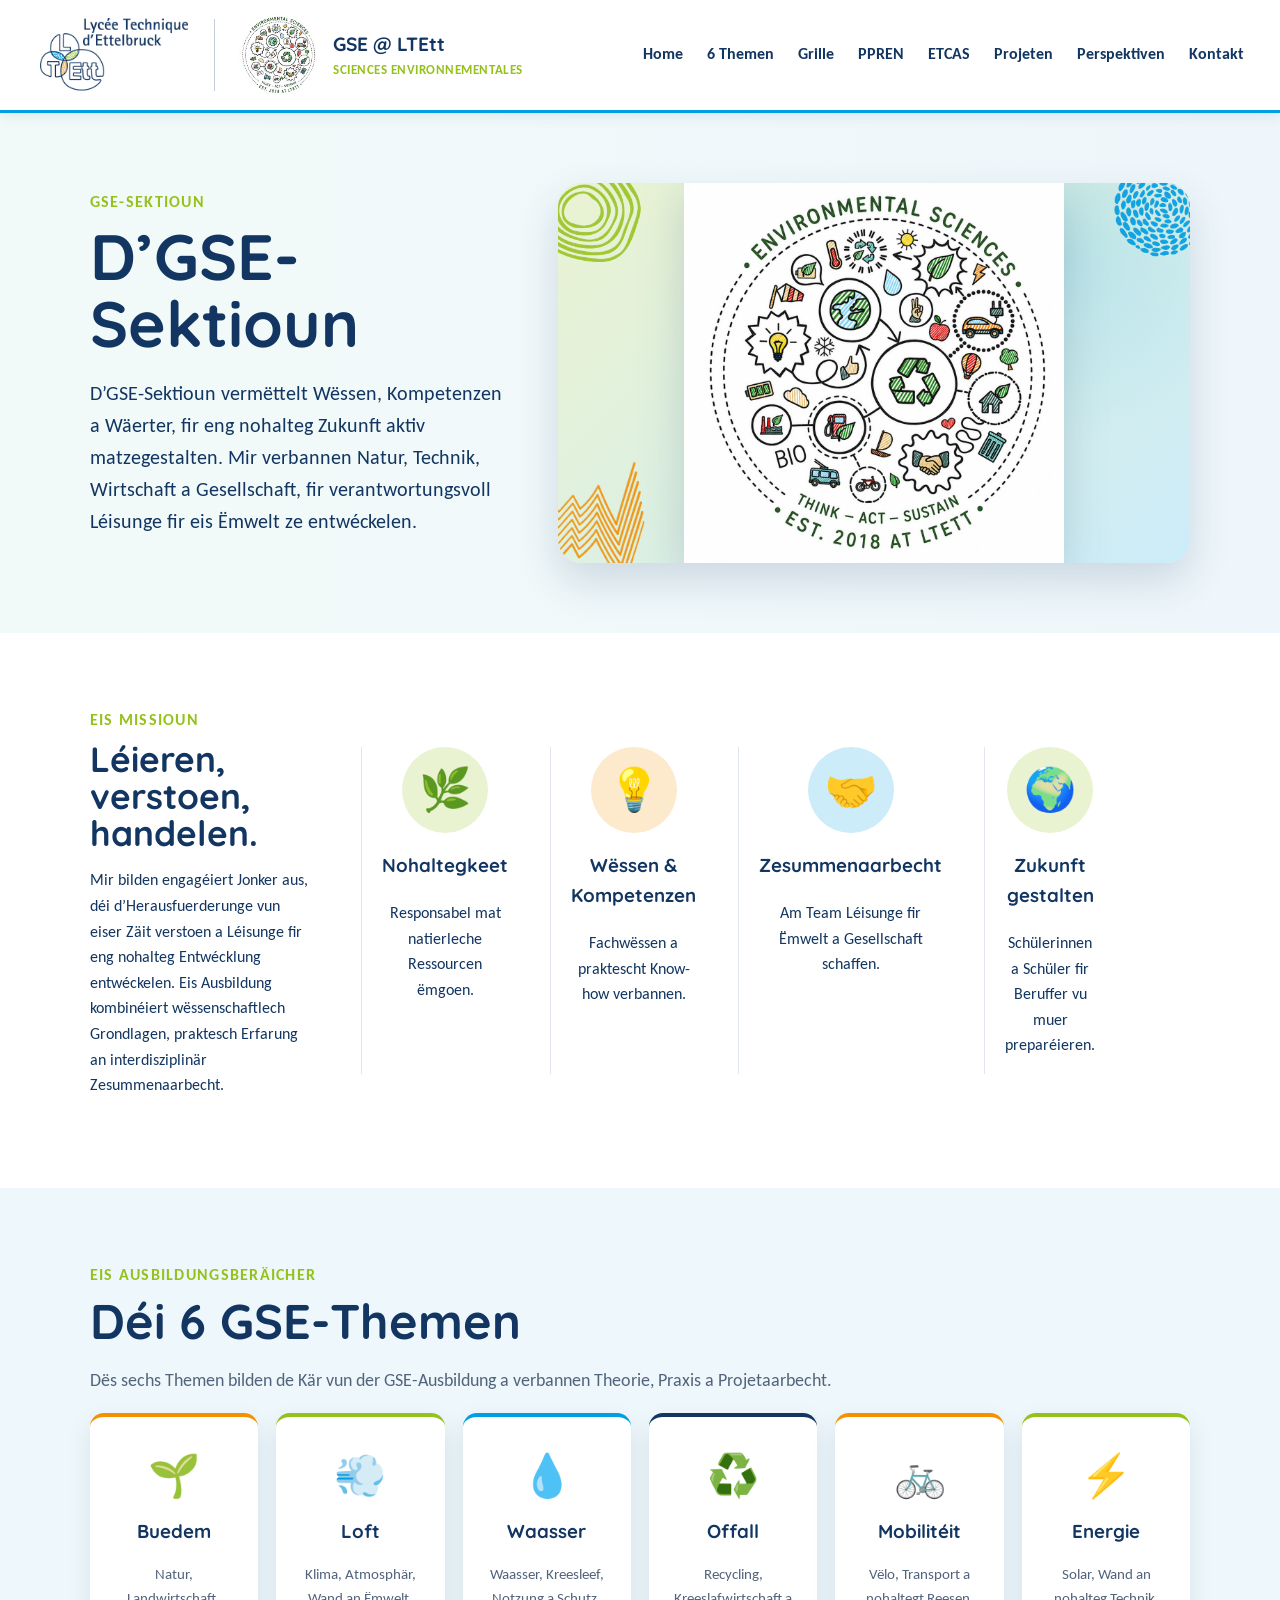
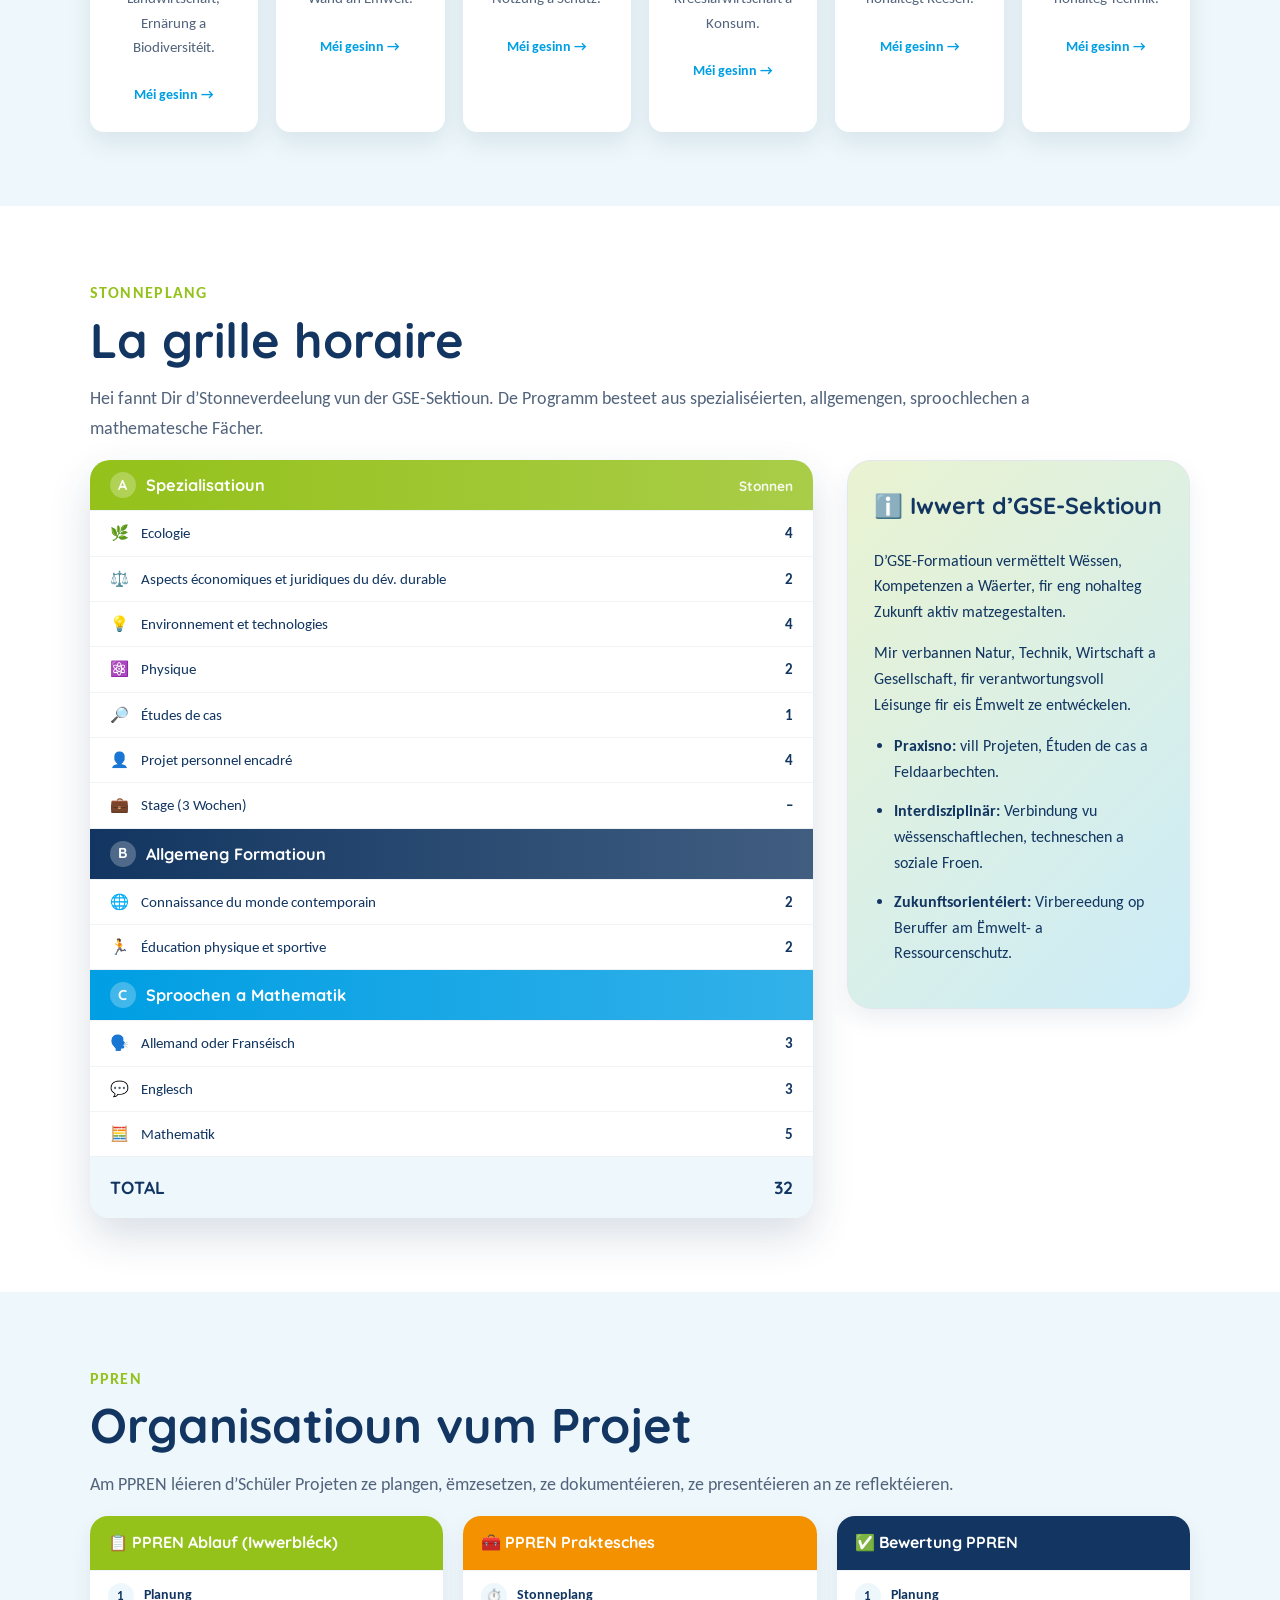
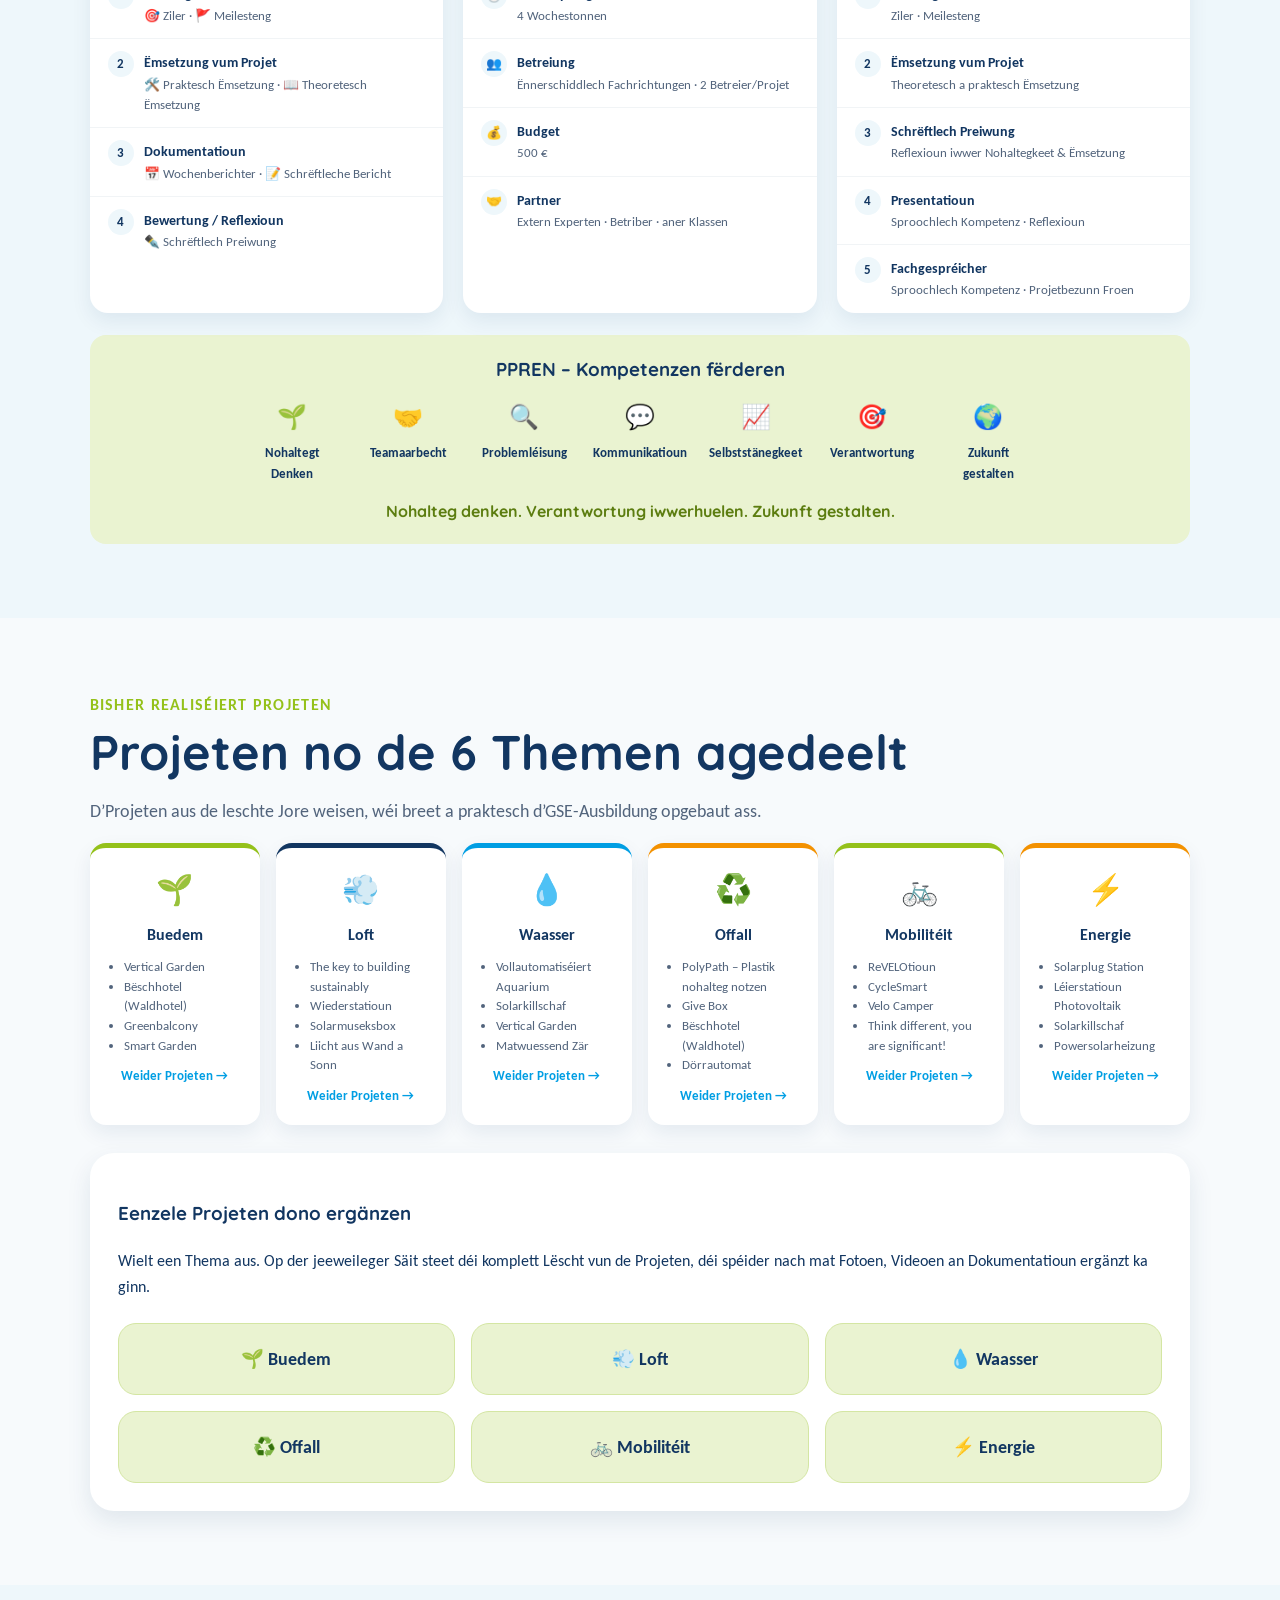
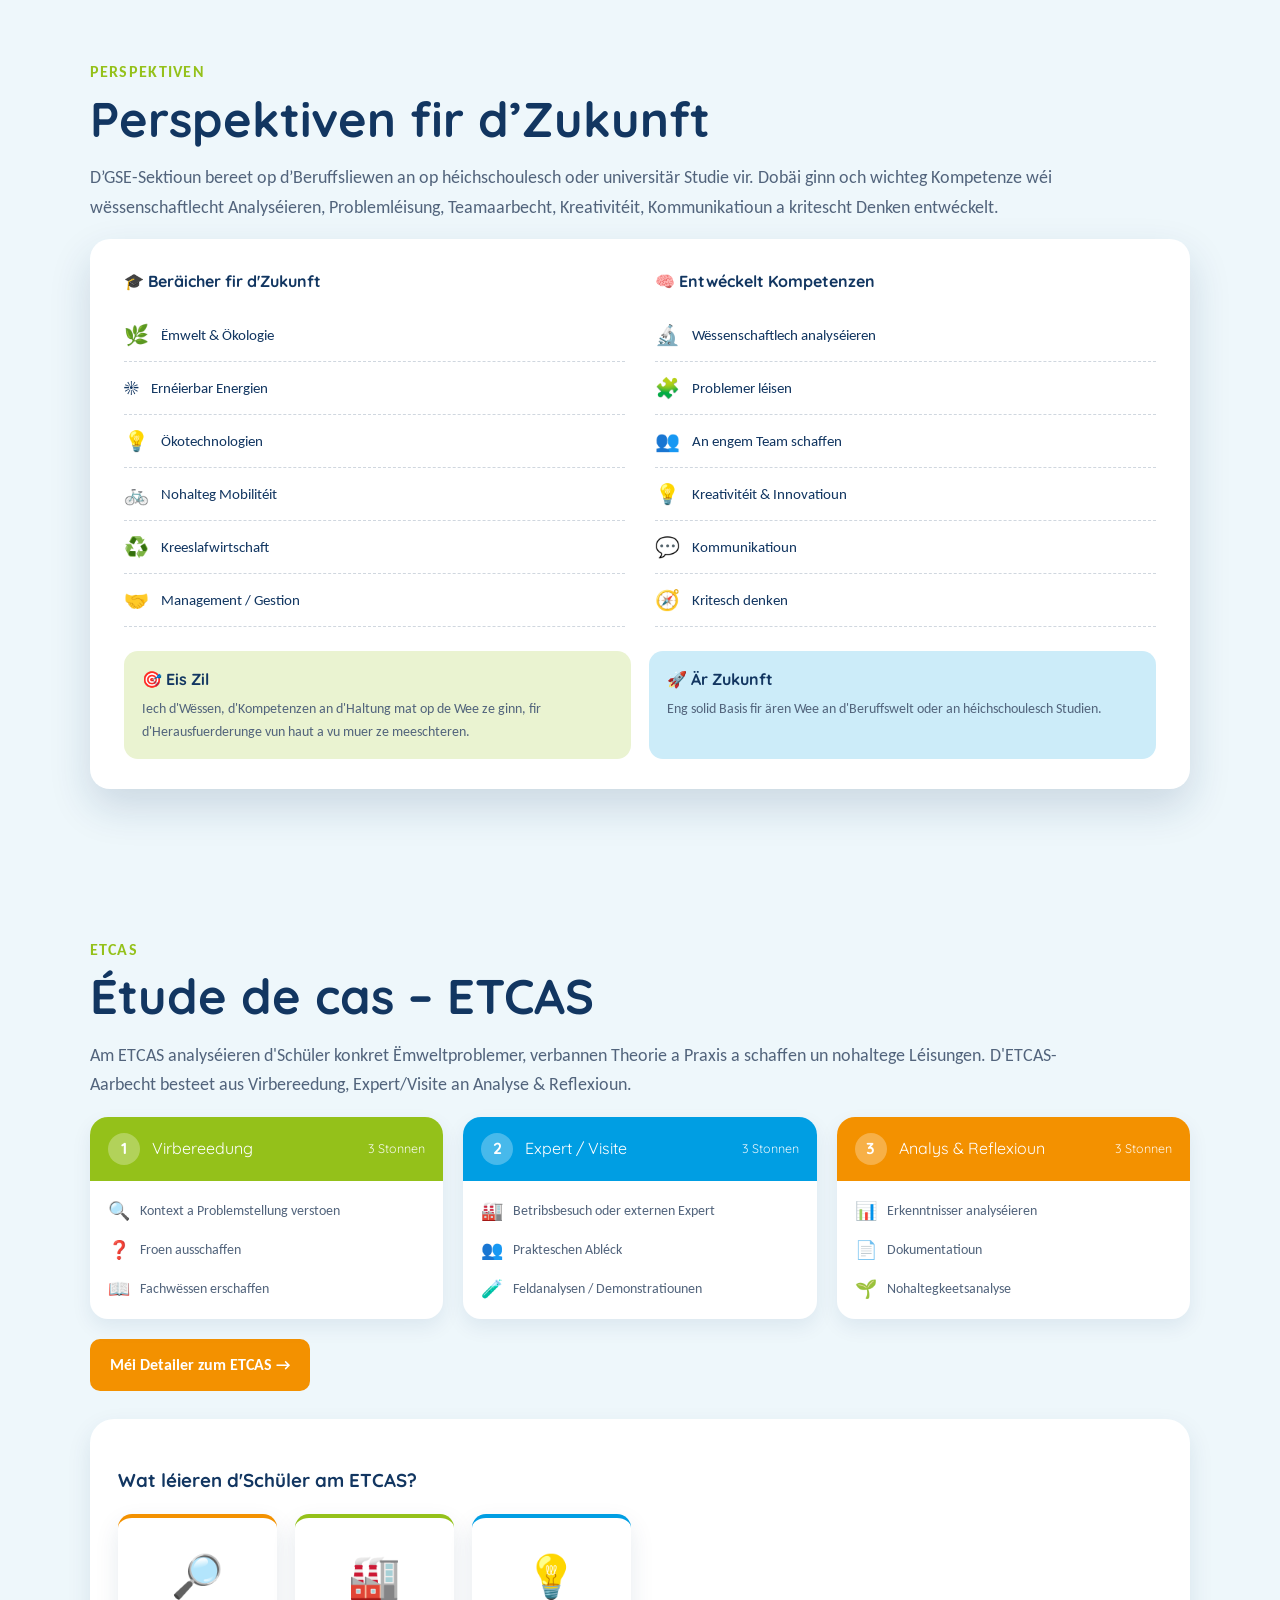
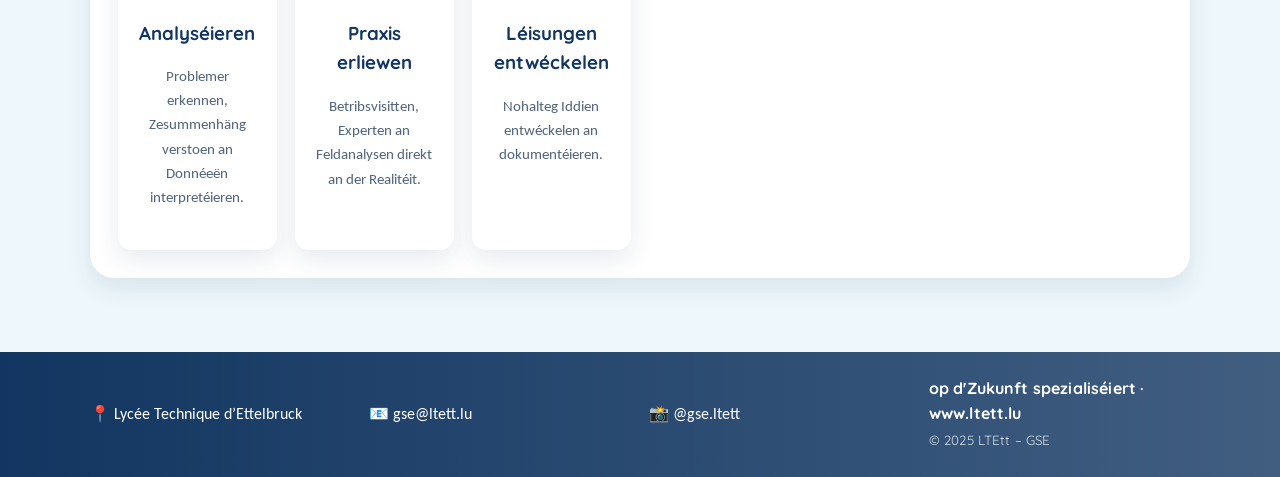
==== commit da62db10: "Haaptsäit: Mini-Lëschte mat Projeten mat Resumé aktualiséiert" ====
--- a/index.html
+++ b/index.html
@@ -347,10 +347,10 @@
       <span class="pc-icon">🌱</span>
       <h4>Buedem</h4>
       <ul>
-        <li>Indoorfarming</li>
+        <li>Vertical Garden</li>
+        <li>Bëschhotel (Waldhotel)</li>
+        <li>Greenbalcony</li>
         <li>Smart Garden</li>
-        <li>Aquaponik-Anlag</li>
-        <li>Ekologesch Beienhaltung</li>
       </ul>
       <a href='/pages/buedem'>Weider Projeten →</a>
     </div>
@@ -359,10 +359,10 @@
       <span class="pc-icon">💨</span>
       <h4>Loft</h4>
       <ul>
+        <li>The key to building sustainably</li>
         <li>Wiederstatioun</li>
-        <li>Liicht aus Wand</li>
-        <li>Biodiesel vs Diesel</li>
-        <li>Solarthermesch Kollektoren</li>
+        <li>Solarmuseksbox</li>
+        <li>Liicht aus Wand a Sonn</li>
       </ul>
       <a href='/pages/loft'>Weider Projeten →</a>
     </div>
@@ -372,9 +372,9 @@
       <h4>Waasser</h4>
       <ul>
         <li>Vollautomatiséiert Aquarium</li>
-        <li>Waasserfilter</li>
-        <li>Aquaponik-Anlag</li>
         <li>Solarkillschaf</li>
+        <li>Vertical Garden</li>
+        <li>Matwuessend Zär</li>
       </ul>
       <a href='/pages/waasser'>Weider Projeten →</a>
     </div>
@@ -383,10 +383,10 @@
       <span class="pc-icon">♻️</span>
       <h4>Offall</h4>
       <ul>
-        <li>Béierdeckelpress</li>
+        <li>PolyPath – Plastik nohalteg notzen</li>
         <li>Give Box</li>
-        <li>Fashion Upcycling</li>
-        <li>Fair Clothes</li>
+        <li>Bëschhotel (Waldhotel)</li>
+        <li>Dörrautomat</li>
       </ul>
       <a href='/pages/offall'>Weider Projeten →</a>
     </div>
@@ -397,8 +397,8 @@
       <ul>
         <li>ReVELOtioun</li>
         <li>CycleSmart</li>
-        <li>Vëlosgenerator</li>
         <li>Velo Camper</li>
+        <li>Think different, you are significant!</li>
       </ul>
       <a href='/pages/mobiliteit'>Weider Projeten →</a>
     </div>
@@ -407,10 +407,10 @@
       <span class="pc-icon">⚡</span>
       <h4>Energie</h4>
       <ul>
+        <li>Solarplug Station</li>
+        <li>Léierstatioun Photovoltaik</li>
         <li>Solarkillschaf</li>
-        <li>Solarmuseksbox</li>
-        <li>Vëlosgenerator</li>
-        <li>Léierstatioun Photovoltaik</li>
+        <li>Powersolarheizung</li>
       </ul>
       <a href='/pages/energie'>Weider Projeten →</a>
     </div>
--- a/css/style.css
+++ b/css/style.css
@@ -271,3 +271,9 @@
 @media(max-width:900px){
   .project-list-full{grid-template-columns:1fr;}
 }
+
+/* ===== Projeten mat Résumé: ganz Zeil, Titel a Résumé an onsiichtbare Kolonnen ===== */
+.project-list-full li:has(>span){grid-column:1/-1;list-style:none;display:grid;grid-template-columns:minmax(200px,1fr) 2.4fr;gap:6px 28px;margin:6px 0 0 -20px;padding:12px 4px 4px;border-top:1px solid var(--darkblue-20);align-items:start}
+.project-list-full li>strong{color:var(--darkblue)}
+.project-list-full li>span{margin:0!important;font-size:.92em!important}
+@media(max-width:700px){.project-list-full li:has(>span){grid-template-columns:1fr}}
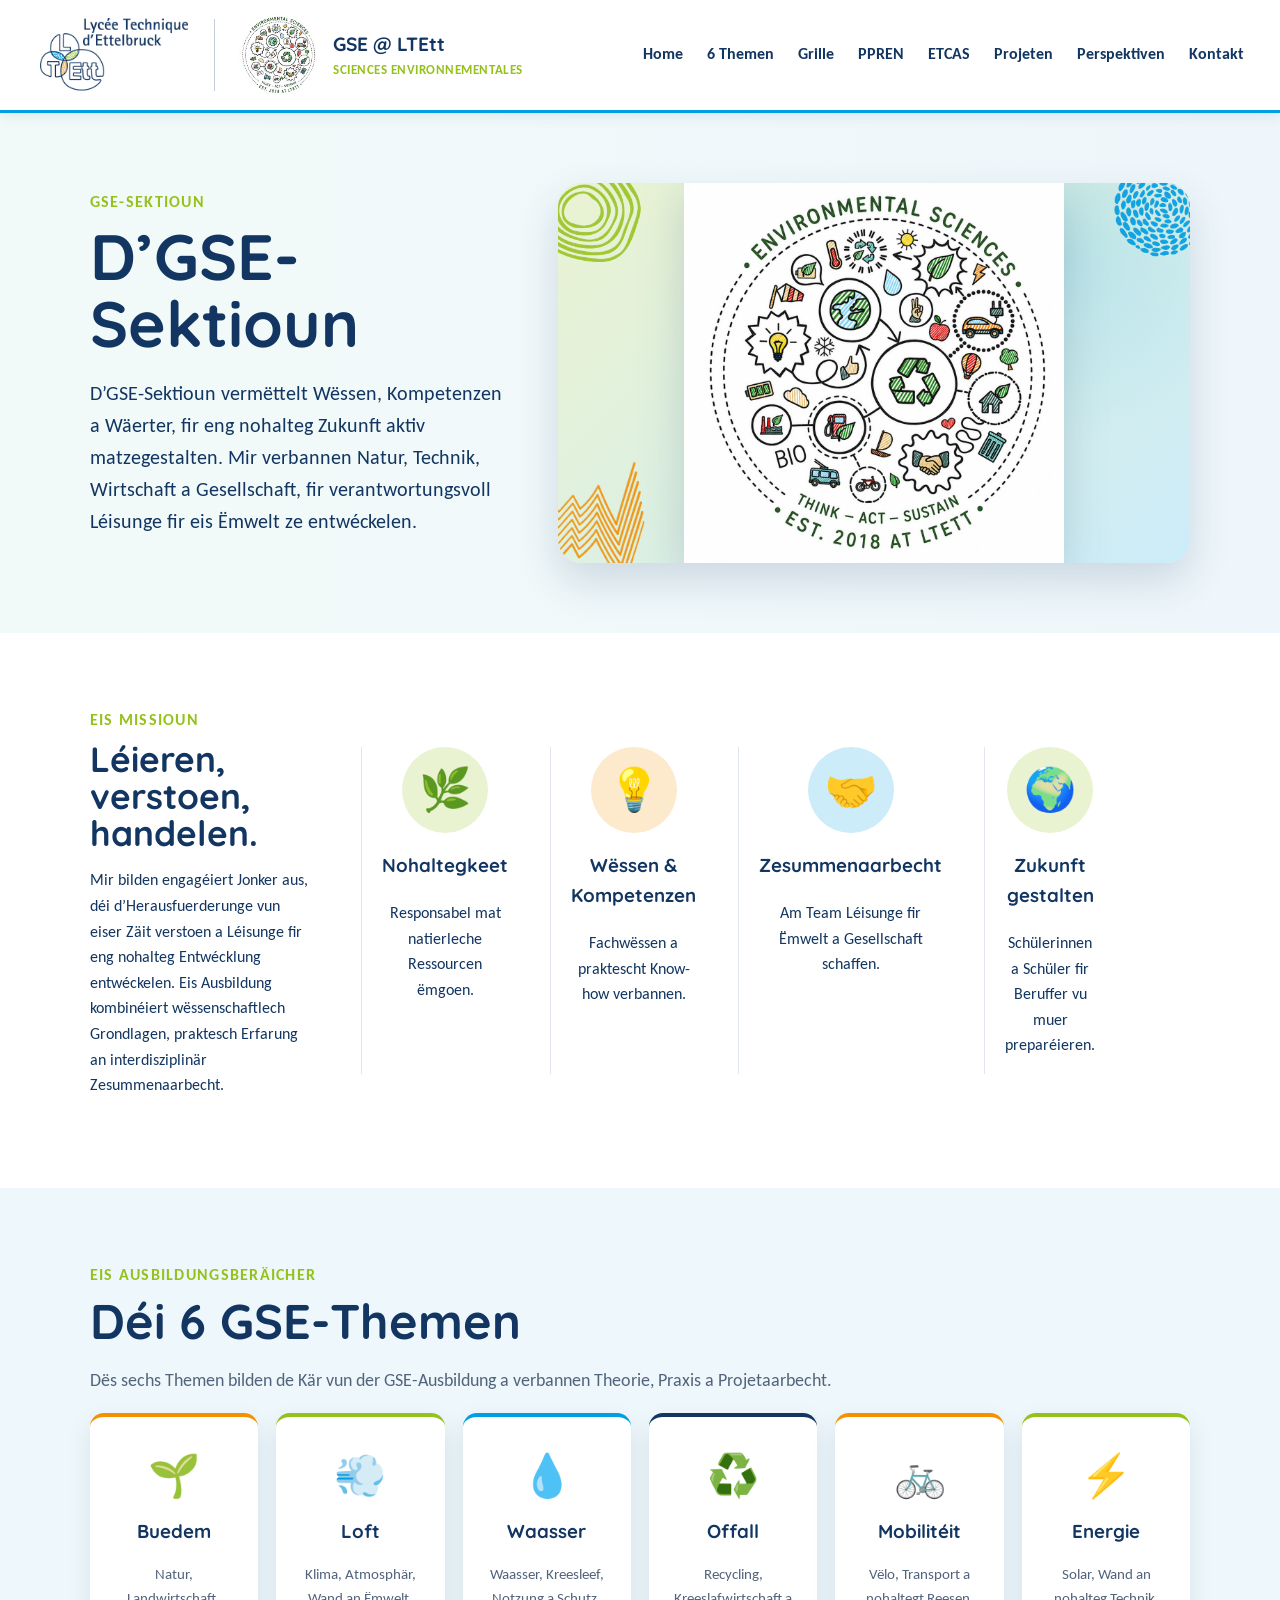
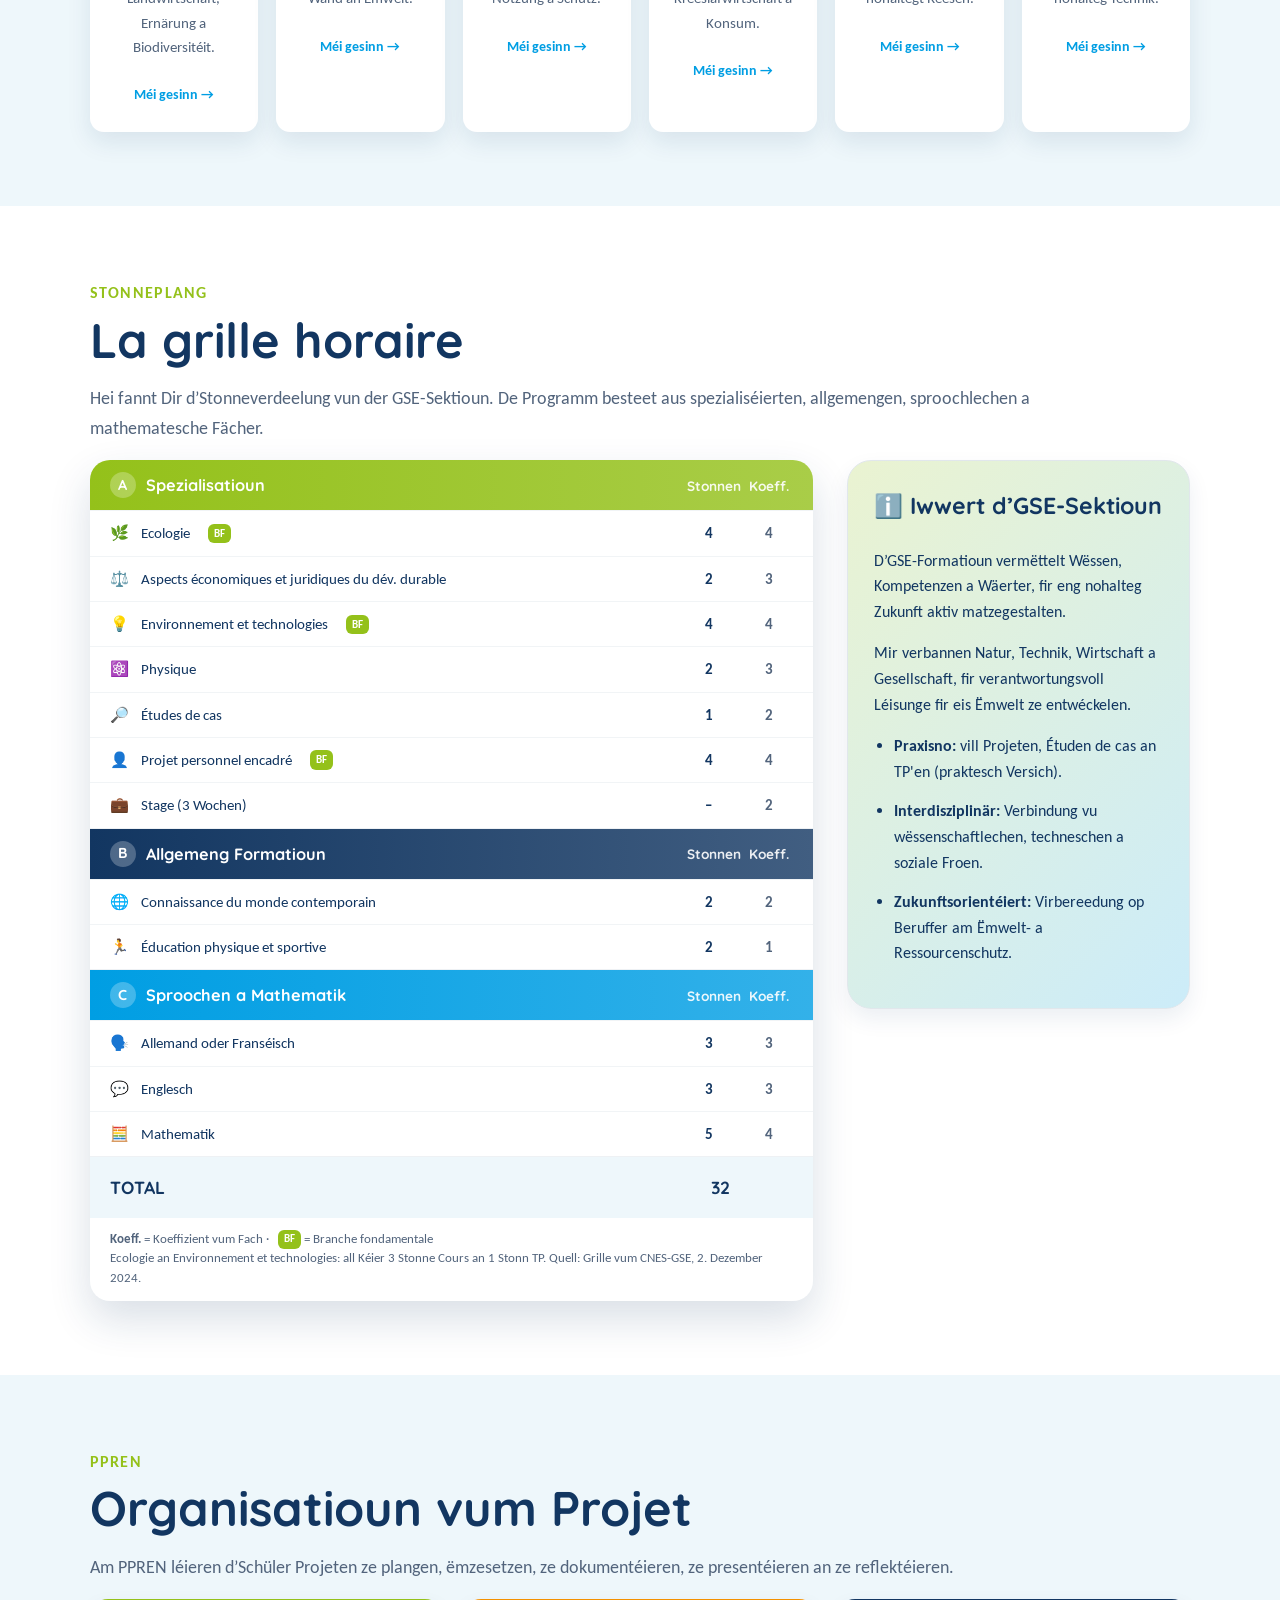
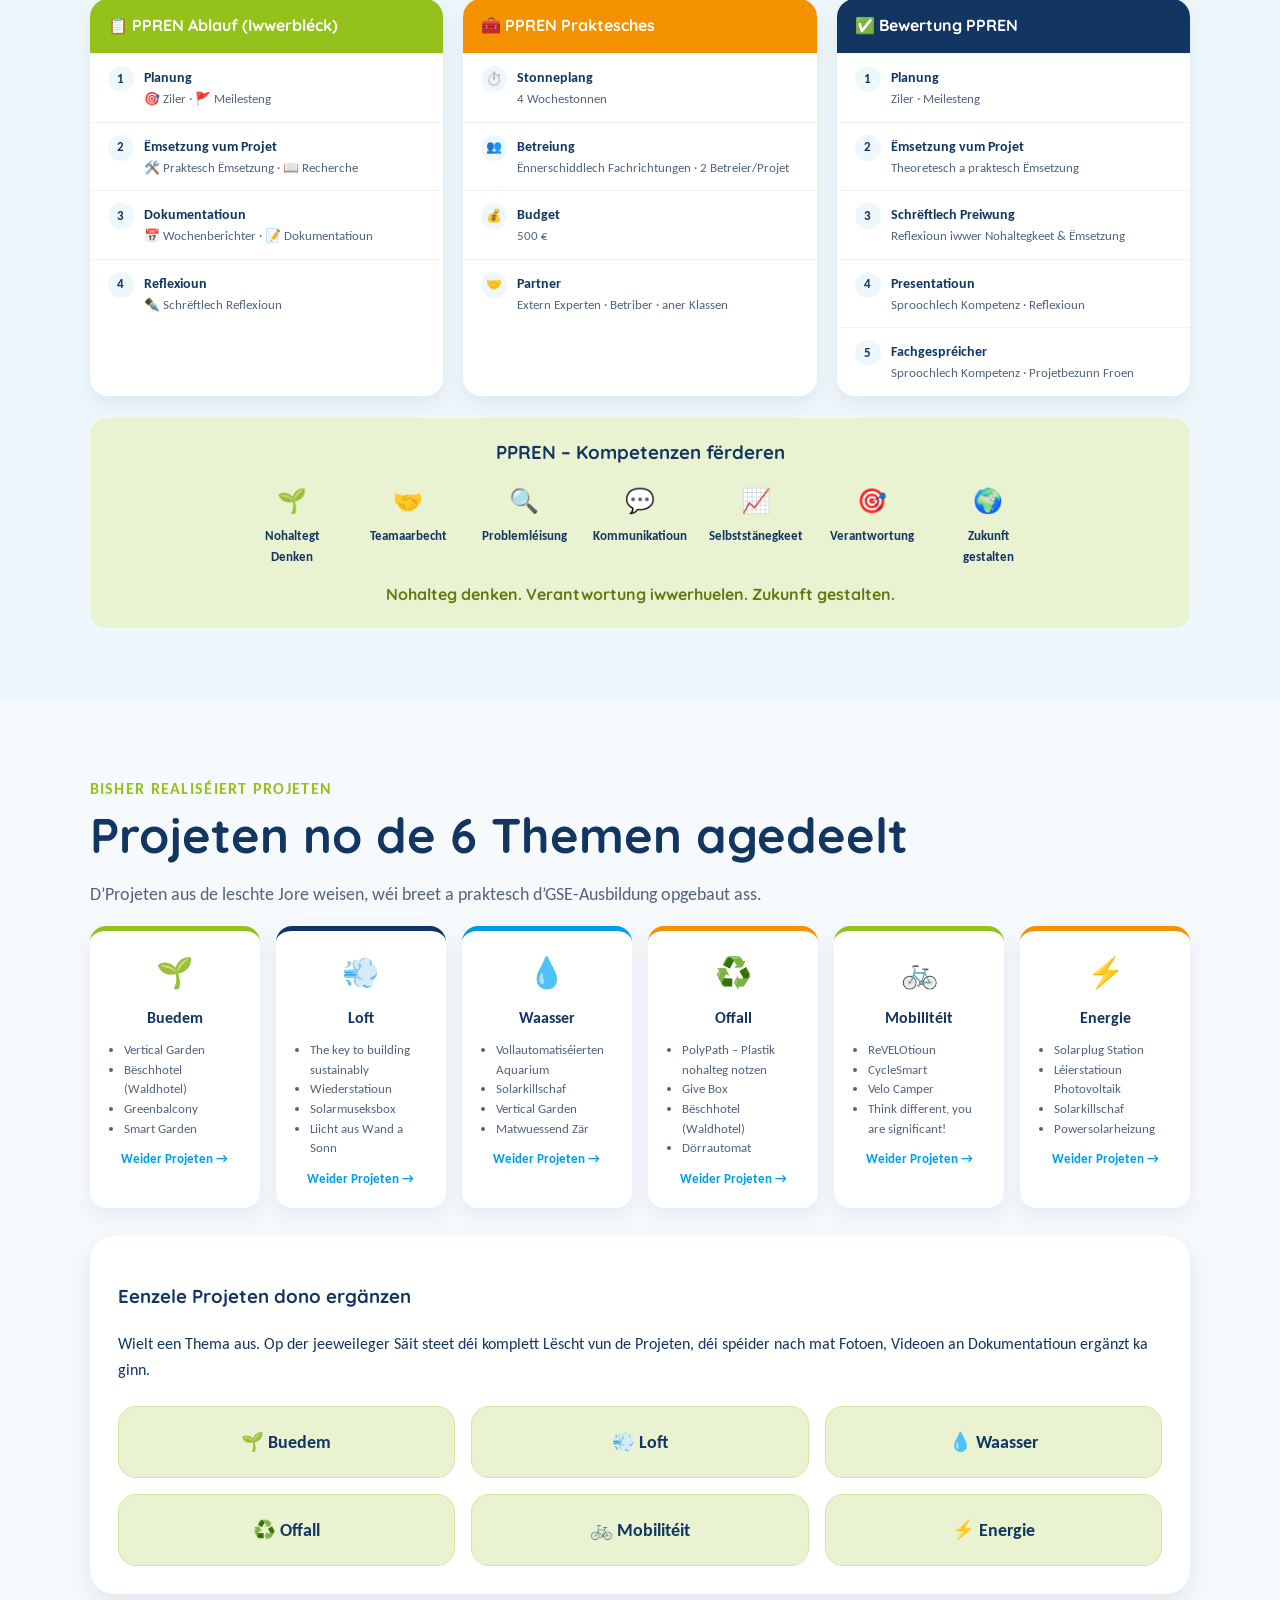
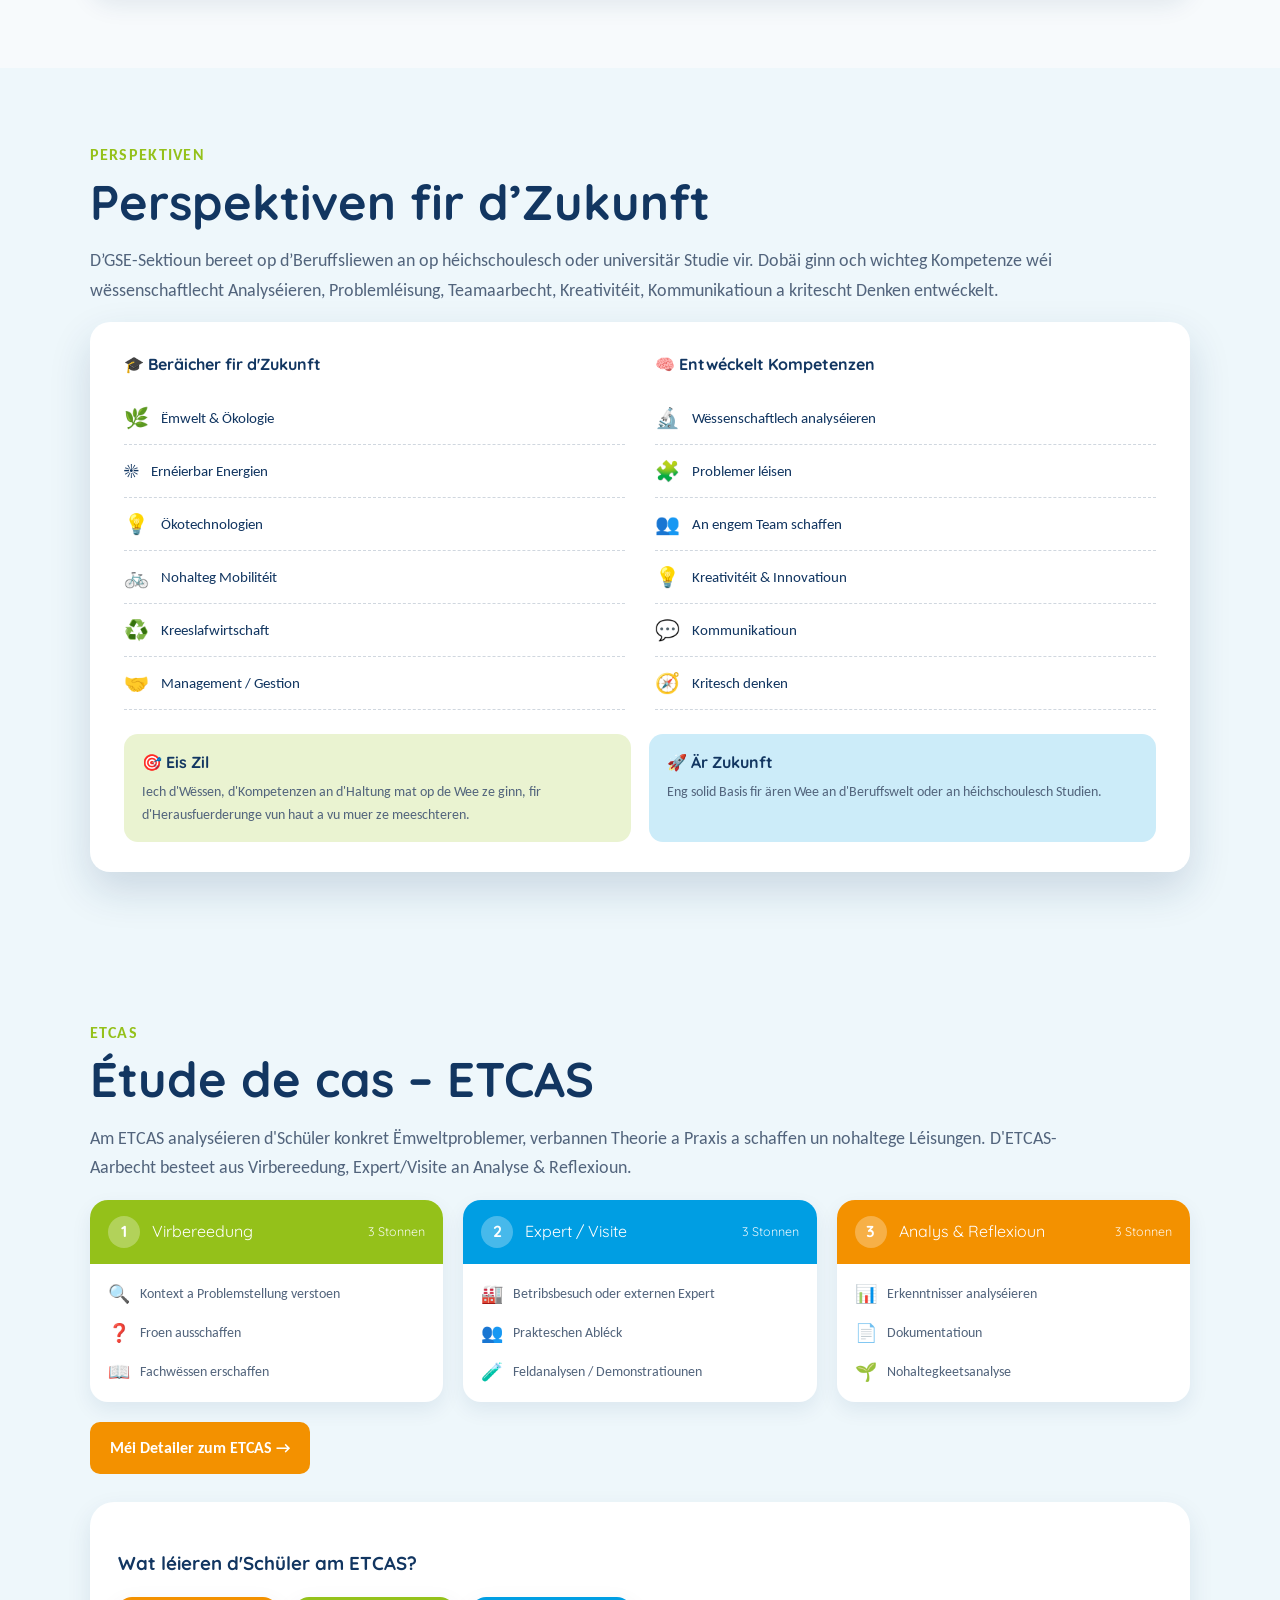
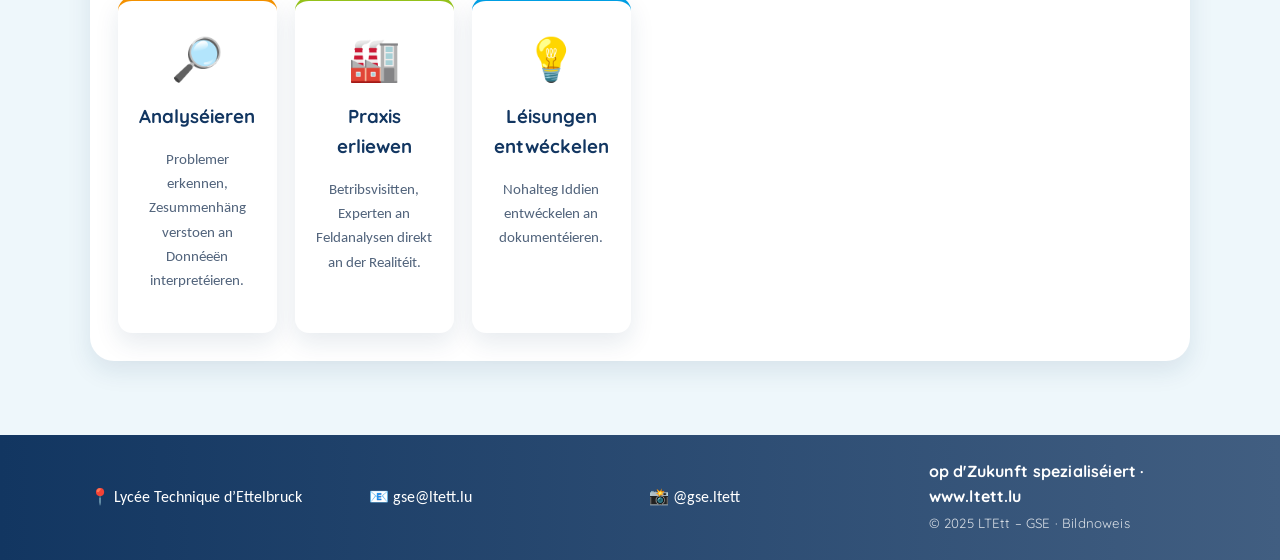
==== commit 9fd63adb: "Korrekturen Nov. 2026: Grille mat Koeffizienten a Branches fondamentales, PPREN-Oflaf, ETCAS-Fallbei" ====
--- a/index.html
+++ b/index.html
@@ -25,7 +25,12 @@
   .ht-block.b .ht-head{background:linear-gradient(90deg,var(--darkblue),var(--darkblue-80))}
   .ht-block.c .ht-head{background:linear-gradient(90deg,var(--lightblue),var(--lightblue-80))}
   .ht-row{display:flex;align-items:center;gap:12px;padding:10px 20px;font-size:.95rem;border-top:1px solid #f1f4f6}
-  .ht-row .hrs{margin-left:auto;font-weight:800;color:var(--darkblue)}
+  .ht-row .hrs{margin-left:auto;width:48px;text-align:center;font-weight:800;color:var(--darkblue)}
+  .ht-row .coef{width:48px;text-align:center;font-weight:700;color:var(--muted)}
+  .ht-head .ht-hcol{width:48px;text-align:center;margin-left:0}
+  .ht-head .ht-hcol.first{margin-left:auto}
+  .bf{display:inline-block;font-size:.68rem;font-weight:800;letter-spacing:.04em;color:white;background:var(--green);border-radius:6px;padding:1px 6px;margin-left:6px;vertical-align:middle}
+  .ht-legend{padding:12px 20px;font-size:.82rem;color:var(--muted);line-height:1.5}
   .ht-total{display:flex;justify-content:space-between;align-items:center;padding:16px 20px;background:var(--soft);font-family:var(--font-heading);font-weight:800;font-size:1.1rem;color:var(--darkblue)}
 
   /* ===== GSE Projeten compact grid ===== */
@@ -234,27 +239,28 @@
   <div class="horaire-layout">
     <div class="horaire-table horaire-card">
       <div class="ht-block a">
-        <div class="ht-head"><span class="ht-badge">A</span> Spezialisatioun <span class="ht-hcol">Stonnen</span></div>
-        <div class="ht-row"><span>🌿</span>Ecologie<span class="hrs">4</span></div>
-        <div class="ht-row"><span>⚖️</span>Aspects économiques et juridiques du dév. durable<span class="hrs">2</span></div>
-        <div class="ht-row"><span>💡</span>Environnement et technologies<span class="hrs">4</span></div>
-        <div class="ht-row"><span>⚛️</span>Physique<span class="hrs">2</span></div>
-        <div class="ht-row"><span>🔎</span>Études de cas<span class="hrs">1</span></div>
-        <div class="ht-row"><span>👤</span>Projet personnel encadré<span class="hrs">4</span></div>
-        <div class="ht-row"><span>💼</span>Stage (3 Wochen)<span class="hrs">–</span></div>
+        <div class="ht-head"><span class="ht-badge">A</span> Spezialisatioun <span class="ht-hcol first">Stonnen</span><span class="ht-hcol">Koeff.</span></div>
+        <div class="ht-row"><span>🌿</span>Ecologie<span class="bf" title="Branche fondamentale">BF</span><span class="hrs">4</span><span class="coef">4</span></div>
+        <div class="ht-row"><span>⚖️</span>Aspects économiques et juridiques du dév. durable<span class="hrs">2</span><span class="coef">3</span></div>
+        <div class="ht-row"><span>💡</span>Environnement et technologies<span class="bf" title="Branche fondamentale">BF</span><span class="hrs">4</span><span class="coef">4</span></div>
+        <div class="ht-row"><span>⚛️</span>Physique<span class="hrs">2</span><span class="coef">3</span></div>
+        <div class="ht-row"><span>🔎</span>Études de cas<span class="hrs">1</span><span class="coef">2</span></div>
+        <div class="ht-row"><span>👤</span>Projet personnel encadré<span class="bf" title="Branche fondamentale">BF</span><span class="hrs">4</span><span class="coef">4</span></div>
+        <div class="ht-row"><span>💼</span>Stage (3 Wochen)<span class="hrs">–</span><span class="coef">2</span></div>
       </div>
       <div class="ht-block b">
-        <div class="ht-head"><span class="ht-badge">B</span> Allgemeng Formatioun</div>
-        <div class="ht-row"><span>🌐</span>Connaissance du monde contemporain<span class="hrs">2</span></div>
-        <div class="ht-row"><span>🏃</span>Éducation physique et sportive<span class="hrs">2</span></div>
+        <div class="ht-head"><span class="ht-badge">B</span> Allgemeng Formatioun <span class="ht-hcol first">Stonnen</span><span class="ht-hcol">Koeff.</span></div>
+        <div class="ht-row"><span>🌐</span>Connaissance du monde contemporain<span class="hrs">2</span><span class="coef">2</span></div>
+        <div class="ht-row"><span>🏃</span>Éducation physique et sportive<span class="hrs">2</span><span class="coef">1</span></div>
       </div>
       <div class="ht-block c">
-        <div class="ht-head"><span class="ht-badge">C</span> Sproochen a Mathematik</div>
-        <div class="ht-row"><span>🗣️</span>Allemand oder Franséisch<span class="hrs">3</span></div>
-        <div class="ht-row"><span>💬</span>Englesch<span class="hrs">3</span></div>
-        <div class="ht-row"><span>🧮</span>Mathematik<span class="hrs">5</span></div>
-      </div>
-      <div class="ht-total"><span>TOTAL</span><span>32</span></div>
+        <div class="ht-head"><span class="ht-badge">C</span> Sproochen a Mathematik <span class="ht-hcol first">Stonnen</span><span class="ht-hcol">Koeff.</span></div>
+        <div class="ht-row"><span>🗣️</span>Allemand oder Franséisch<span class="hrs">3</span><span class="coef">3</span></div>
+        <div class="ht-row"><span>💬</span>Englesch<span class="hrs">3</span><span class="coef">3</span></div>
+        <div class="ht-row"><span>🧮</span>Mathematik<span class="hrs">5</span><span class="coef">4</span></div>
+      </div>
+      <div class="ht-total"><span>TOTAL</span><span style="display:flex"><span style="width:48px;text-align:center">32</span><span style="width:48px"></span></span></div>
+      <div class="ht-legend"><b>Koeff.</b> = Koeffizient vum Fach · <span class="bf">BF</span> = Branche fondamentale<br>Ecologie an Environnement et technologies: all Kéier 3 Stonne Cours an 1 Stonn TP. Quell: Grille vum CNES-GSE, 2. Dezember 2024.</div>
     </div>
 
     <aside class="info-stack">
@@ -269,7 +275,7 @@
           fir verantwortungsvoll Léisunge fir eis Ëmwelt ze entwéckelen.
         </p>
         <ul>
-          <li><strong>Praxisno:</strong> vill Projeten, Étuden de cas a Feldaarbechten.</li>
+          <li><strong>Praxisno:</strong> vill Projeten, Étuden de cas an TP'en (praktesch Versich).</li>
           <li><strong>Interdisziplinär:</strong> Verbindung vu wëssenschaftlechen, techneschen a soziale Froen.</li>
           <li><strong>Zukunftsorientéiert:</strong> Virbereedung op Beruffer am Ëmwelt- a Ressourcenschutz.</li>
         </ul>
@@ -294,9 +300,9 @@
     <div class="ppren-col">
       <h4>📋 PPREN Ablauf (Iwwerbléck)</h4>
       <div class="ppren-step"><div class="num">1</div><div><b>Planung</b><span class="sub">🎯 Ziler · 🚩 Meilesteng</span></div></div>
-      <div class="ppren-step"><div class="num">2</div><div><b>Ëmsetzung vum Projet</b><span class="sub">🛠️ Praktesch Ëmsetzung · 📖 Theoretesch Ëmsetzung</span></div></div>
-      <div class="ppren-step"><div class="num">3</div><div><b>Dokumentatioun</b><span class="sub">📅 Wochenberichter · 📝 Schrëftleche Bericht</span></div></div>
-      <div class="ppren-step"><div class="num">4</div><div><b>Bewertung / Reflexioun</b><span class="sub">✒️ Schrëftlech Preiwung</span></div></div>
+      <div class="ppren-step"><div class="num">2</div><div><b>Ëmsetzung vum Projet</b><span class="sub">🛠️ Praktesch Ëmsetzung · 📖 Recherche</span></div></div>
+      <div class="ppren-step"><div class="num">3</div><div><b>Dokumentatioun</b><span class="sub">📅 Wochenberichter · 📝 Dokumentatioun</span></div></div>
+      <div class="ppren-step"><div class="num">4</div><div><b>Reflexioun</b><span class="sub">✒️ Schrëftlech Reflexioun</span></div></div>
     </div>
 
     <div class="ppren-col">
@@ -371,7 +377,7 @@
       <span class="pc-icon">💧</span>
       <h4>Waasser</h4>
       <ul>
-        <li>Vollautomatiséiert Aquarium</li>
+        <li>Vollautomatiséierten Aquarium</li>
         <li>Solarkillschaf</li>
         <li>Vertical Garden</li>
         <li>Matwuessend Zär</li>
@@ -558,7 +564,7 @@
   <div>📍 Lycée Technique d’Ettelbruck</div>
   <div>📧 <a href="mailto:gse@ltett.lu">gse@ltett.lu</a></div>
   <div>📸 <a href="https://instagram.com/gse.ltett" target="_blank">@gse.ltett</a></div>
-  <div class="slogan">op d'Zukunft spezialiséiert · <a href="https://www.ltett.lu" target="_blank">www.ltett.lu</a><br><small style="font-weight:400;opacity:.8">© 2025 LTEtt – GSE</small></div>
+  <div class="slogan">op d'Zukunft spezialiséiert · <a href="https://www.ltett.lu" target="_blank">www.ltett.lu</a><br><small style="font-weight:400;opacity:.8">© 2025 LTEtt – GSE · <a href="/pages/bildnoweis">Bildnoweis</a></small></div>
 </section>
 
 </main>
--- a/css/style.css
+++ b/css/style.css
@@ -258,22 +258,23 @@
 }
 
 .project-list-full{
-  display:grid;
-  grid-template-columns:repeat(2,1fr);
-  gap:12px 24px;
-  margin-top:22px;
-  padding-left:20px;
+  list-style:none;
+  margin:22px 0 0;
+  padding:0;
   font-size:1.05rem;
 }
-.project-list-full li{
-  margin:6px 0;
-}
-@media(max-width:900px){
-  .project-list-full{grid-template-columns:1fr;}
-}
-
-/* ===== Projeten mat Résumé: ganz Zeil, Titel a Résumé an onsiichtbare Kolonnen ===== */
-.project-list-full li:has(>span){grid-column:1/-1;list-style:none;display:grid;grid-template-columns:minmax(200px,1fr) 2.4fr;gap:6px 28px;margin:6px 0 0 -20px;padding:12px 4px 4px;border-top:1px solid var(--darkblue-20);align-items:start}
-.project-list-full li>strong{color:var(--darkblue)}
-.project-list-full li>span{margin:0!important;font-size:.92em!important}
-@media(max-width:700px){.project-list-full li:has(>span){grid-template-columns:1fr}}
+/* ===== All Projet am selwechte Format: Titel + Schouljoer lénks, Resumé riets ===== */
+.proj-item{
+  display:grid;
+  grid-template-columns:minmax(200px,1fr) 2.4fr;
+  gap:6px 28px;
+  padding:14px 4px;
+  border-top:1px solid var(--darkblue-20);
+  align-items:start;
+}
+.proj-item:first-child{border-top:none}
+.proj-head{display:flex;flex-direction:column;gap:4px}
+.proj-title{margin:0;font-size:1rem;color:var(--darkblue);font-weight:700;line-height:1.3}
+.proj-year{align-self:flex-start;font-size:.78rem;font-weight:700;color:var(--darkblue);background:var(--lightblue-20);border-radius:999px;padding:2px 10px}
+.proj-desc{margin:0;font-size:.92em;color:#5b6b7c;line-height:1.5}
+@media(max-width:700px){.proj-item{grid-template-columns:1fr}}
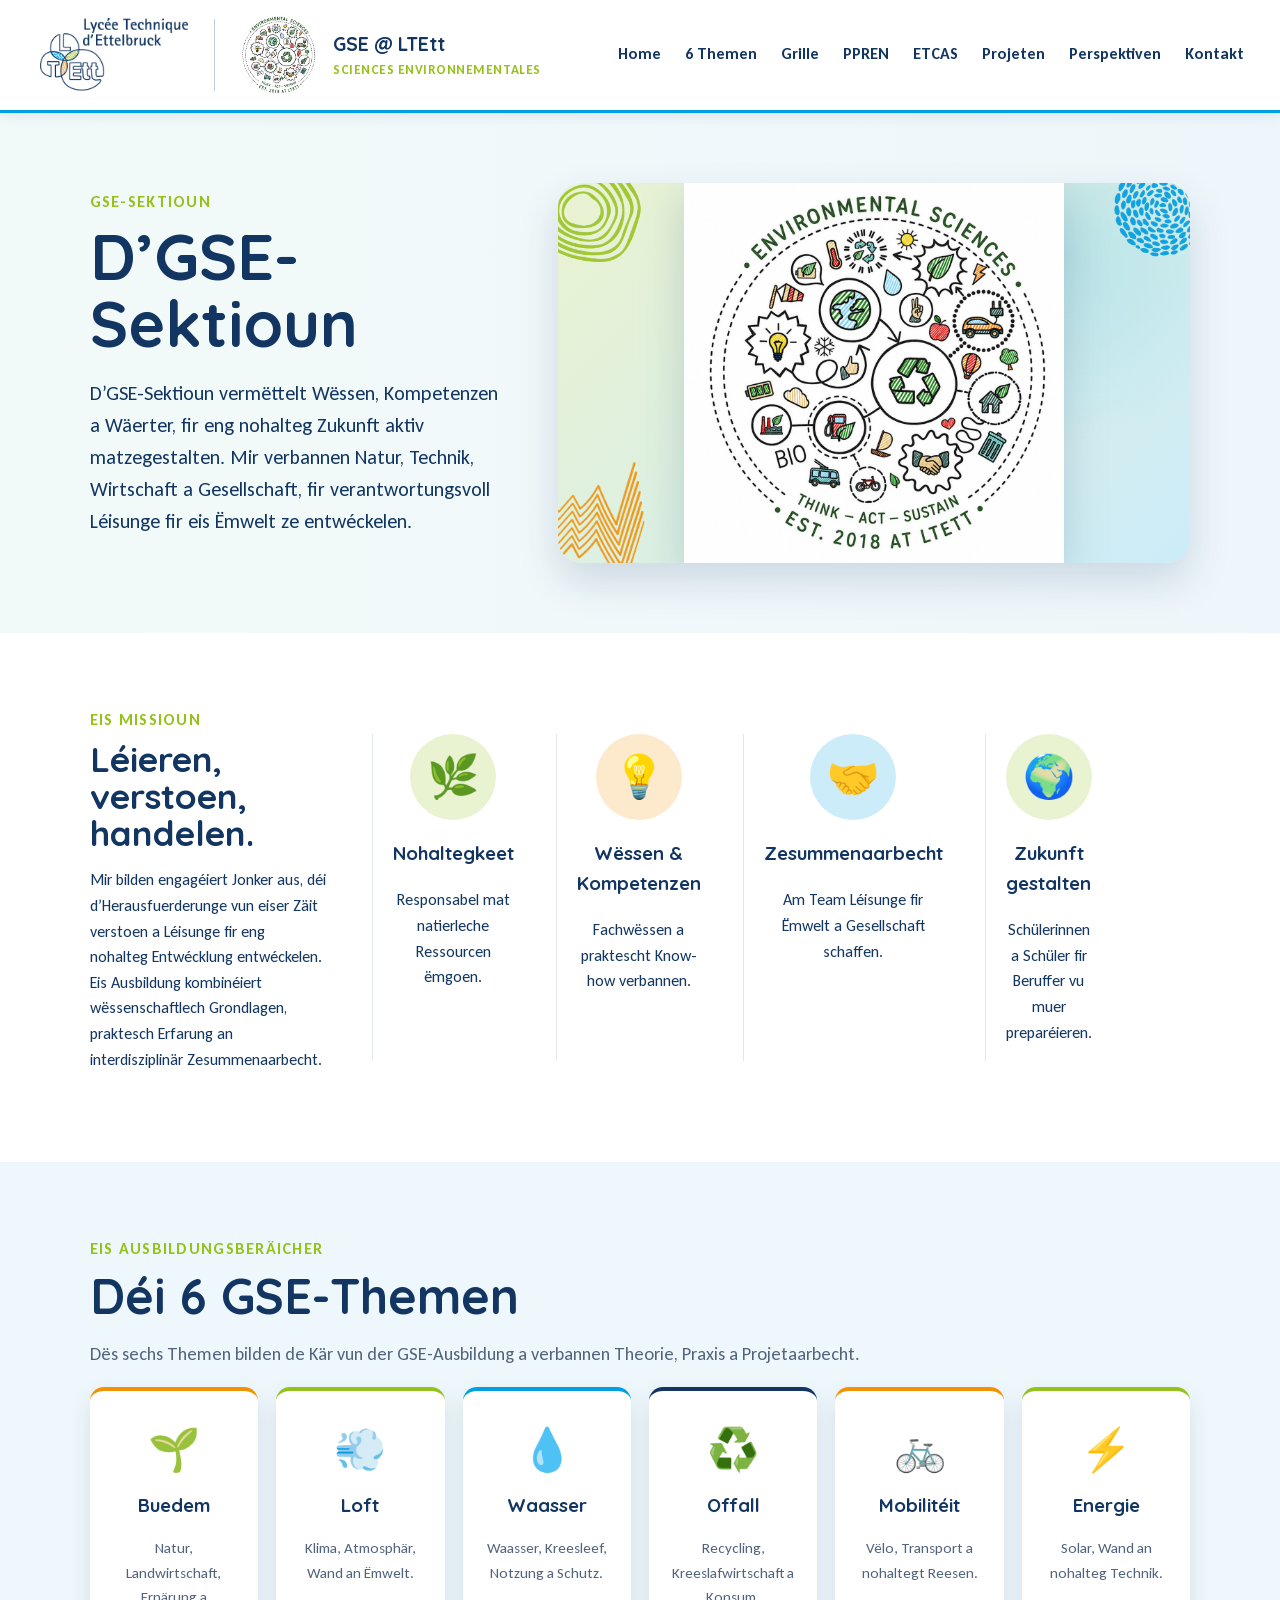
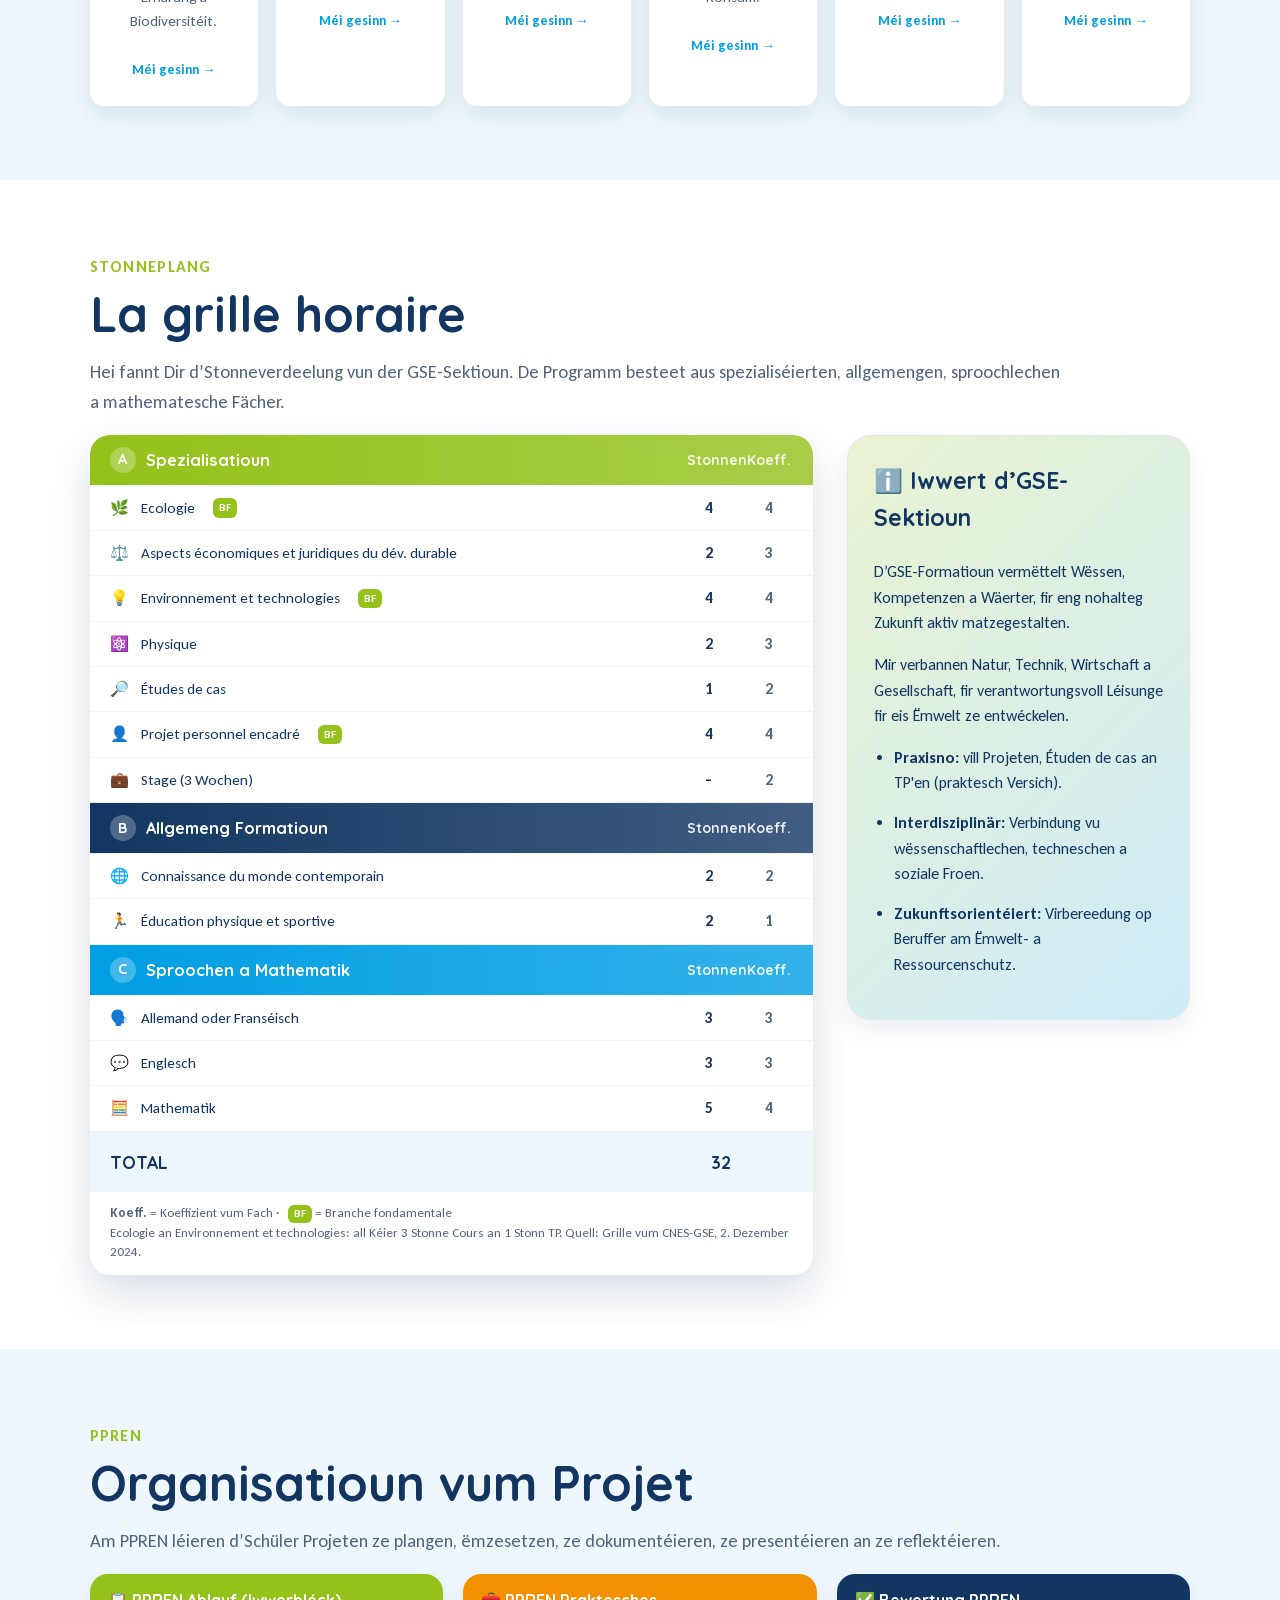
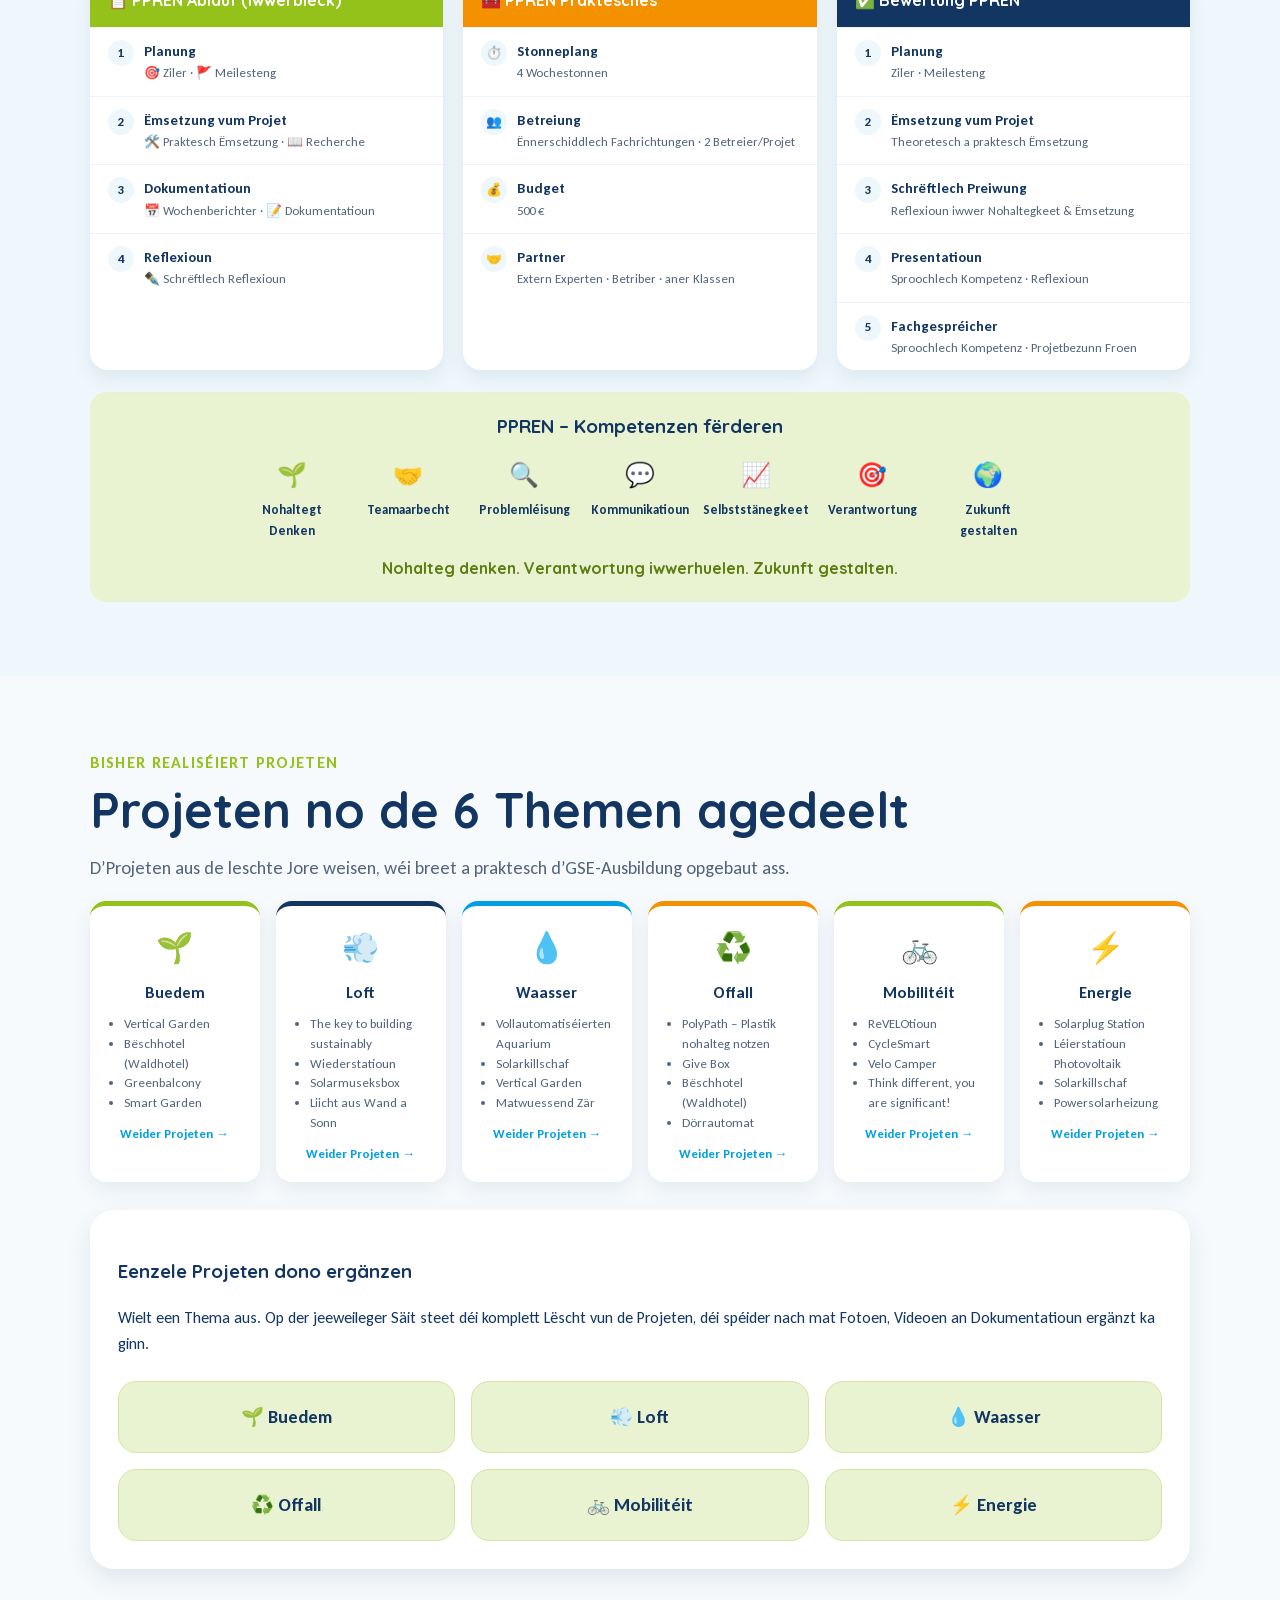
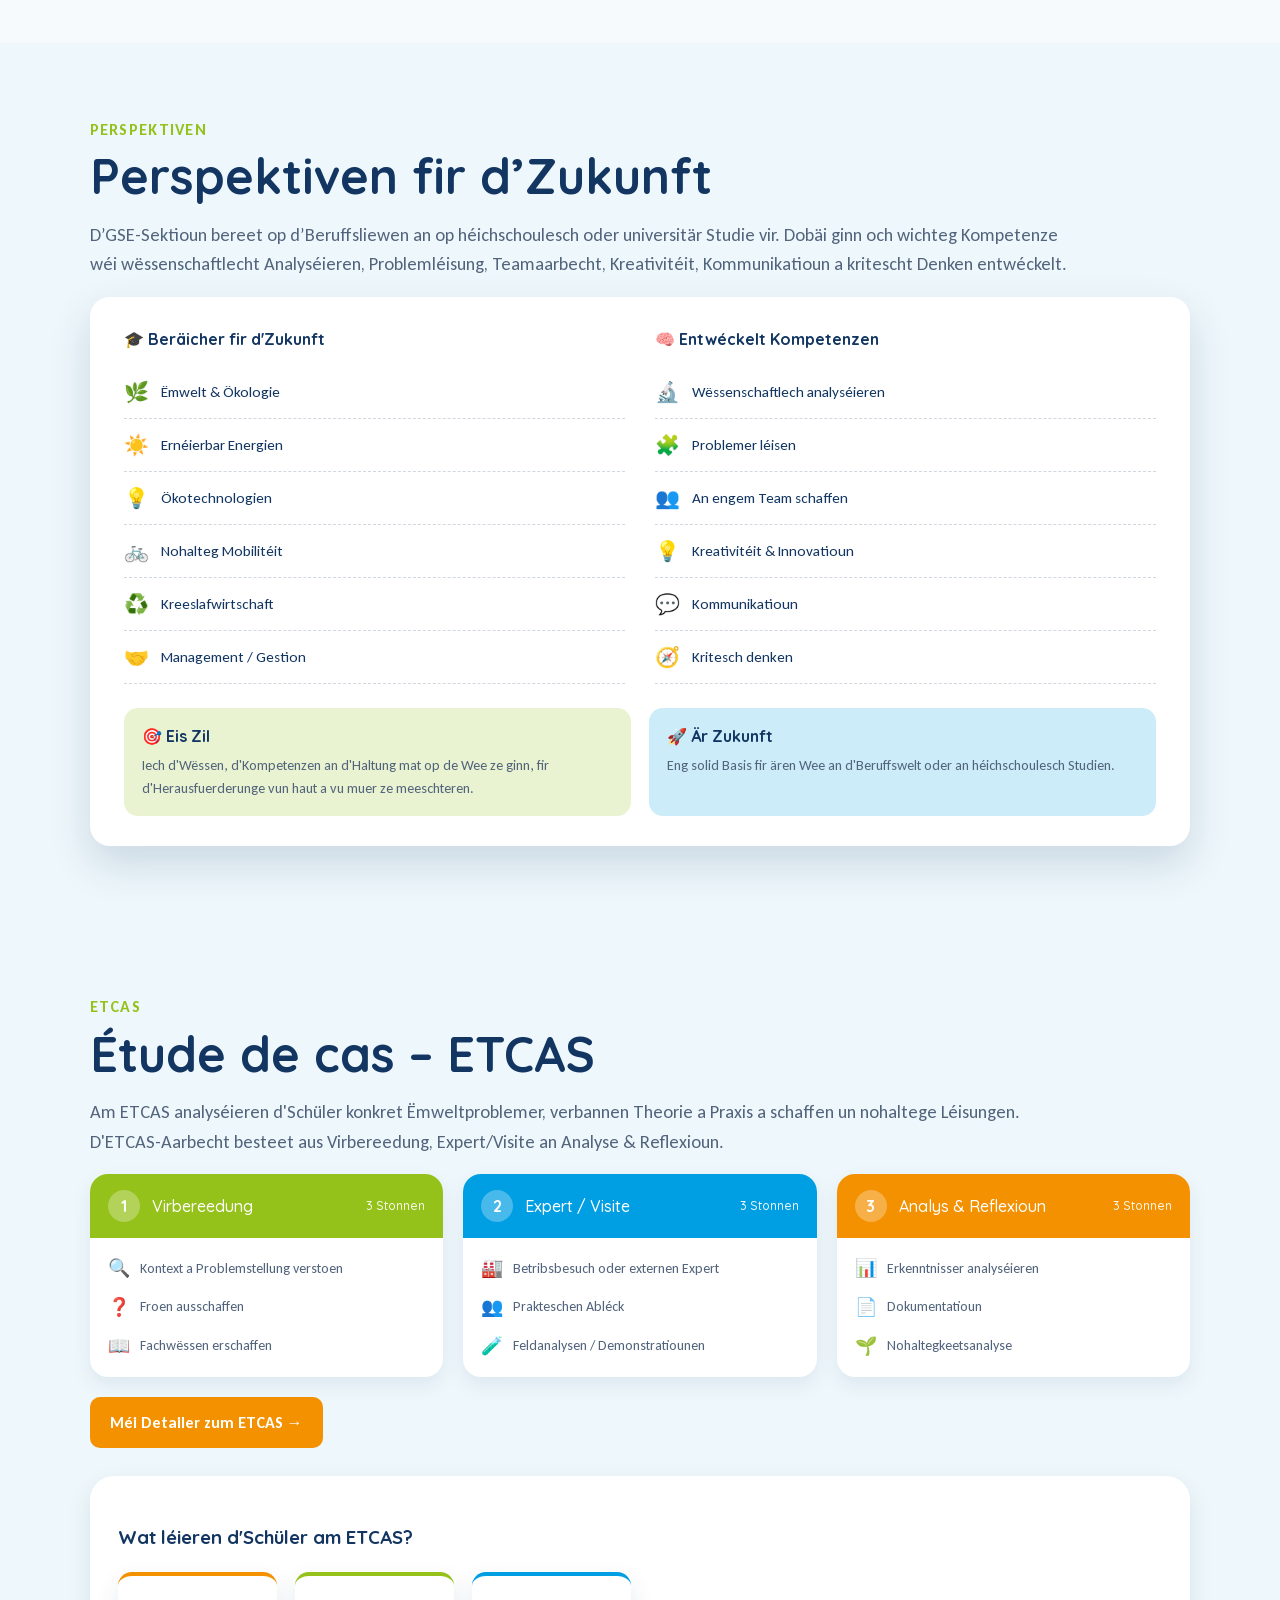
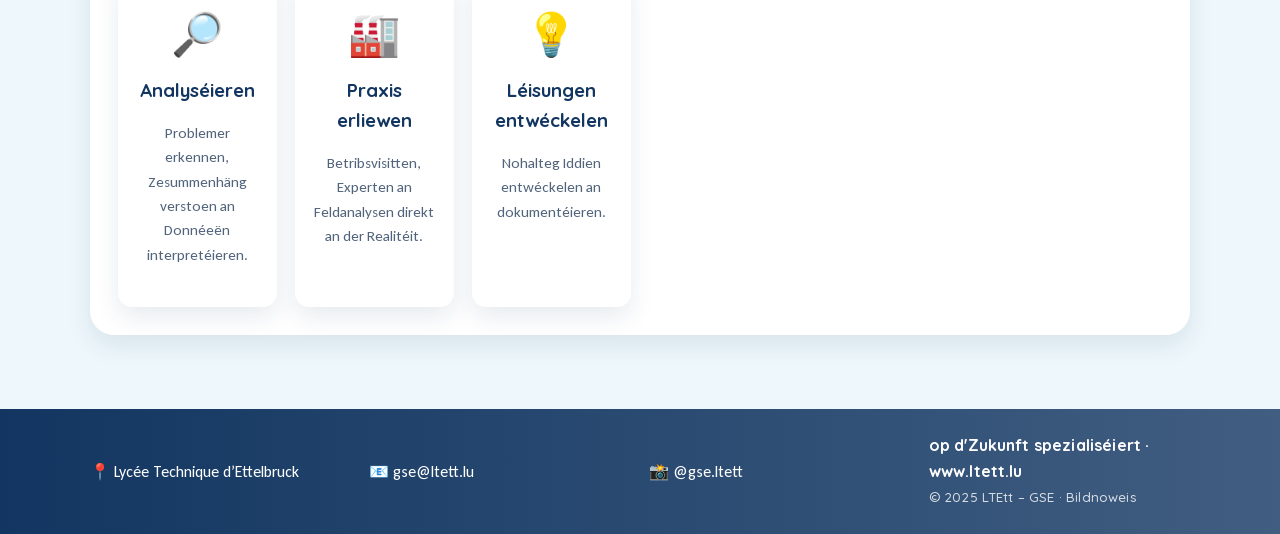
==== commit bfed9e53: "Schrëften lokal um Server (keng Verbindung méi zu Google Fonts), Bildnoweis ugepasst Co-Authored-By:" ====
--- a/index.html
+++ b/index.html
@@ -10,9 +10,7 @@
 <meta name="viewport" content="width=device-width, initial-scale=1.0">
 <title>GSE @ LTEtt – Ëmweltwëssenschaften</title>
 <meta name="description" content="GSE – Sciences Environnementales / Ëmweltwëssenschaften am Lycée Technique d’Ettelbruck.">
-<link rel="preconnect" href="https://fonts.googleapis.com">
-<link rel="preconnect" href="https://fonts.gstatic.com" crossorigin>
-<link href="https://fonts.googleapis.com/css2?family=Quicksand:wght@500;600;700&family=Carlito:ital,wght@0,400;0,700;1,400&display=swap" rel="stylesheet">
+<link rel="stylesheet" href="css/fonts.css">
 <link rel="stylesheet" href="css/style.css">
 <style>
   /* ===== Grille Horaire (table recreation) ===== */
--- a/css/fonts.css
+++ b/css/fonts.css
@@ -0,0 +1,271 @@
+/* Schrëften lokal (urspr. Google Fonts), SIL Open Font License 1.1 – keng Verbindung zu Google */
+/* cyrillic-ext */
+@font-face {
+  font-family: 'Carlito';
+  font-style: italic;
+  font-weight: 400;
+  font-display: swap;
+  src: url(../fonts/Carlito-e76eb39551.woff2) format('woff2');
+  unicode-range: U+0460-052F, U+1C80-1C8A, U+20B4, U+2DE0-2DFF, U+A640-A69F, U+FE2E-FE2F;
+}
+/* cyrillic */
+@font-face {
+  font-family: 'Carlito';
+  font-style: italic;
+  font-weight: 400;
+  font-display: swap;
+  src: url(../fonts/Carlito-62e9196a48.woff2) format('woff2');
+  unicode-range: U+0301, U+0400-045F, U+0490-0491, U+04B0-04B1, U+2116;
+}
+/* greek-ext */
+@font-face {
+  font-family: 'Carlito';
+  font-style: italic;
+  font-weight: 400;
+  font-display: swap;
+  src: url(../fonts/Carlito-549a1833e8.woff2) format('woff2');
+  unicode-range: U+1F00-1FFF;
+}
+/* greek */
+@font-face {
+  font-family: 'Carlito';
+  font-style: italic;
+  font-weight: 400;
+  font-display: swap;
+  src: url(../fonts/Carlito-9d1e02b294.woff2) format('woff2');
+  unicode-range: U+0370-0377, U+037A-037F, U+0384-038A, U+038C, U+038E-03A1, U+03A3-03FF;
+}
+/* vietnamese */
+@font-face {
+  font-family: 'Carlito';
+  font-style: italic;
+  font-weight: 400;
+  font-display: swap;
+  src: url(../fonts/Carlito-e049ed9aff.woff2) format('woff2');
+  unicode-range: U+0102-0103, U+0110-0111, U+0128-0129, U+0168-0169, U+01A0-01A1, U+01AF-01B0, U+0300-0301, U+0303-0304, U+0308-0309, U+0323, U+0329, U+1EA0-1EF9, U+20AB;
+}
+/* latin-ext */
+@font-face {
+  font-family: 'Carlito';
+  font-style: italic;
+  font-weight: 400;
+  font-display: swap;
+  src: url(../fonts/Carlito-992968982e.woff2) format('woff2');
+  unicode-range: U+0100-02BA, U+02BD-02C5, U+02C7-02CC, U+02CE-02D7, U+02DD-02FF, U+0304, U+0308, U+0329, U+1D00-1DBF, U+1E00-1E9F, U+1EF2-1EFF, U+2020, U+20A0-20AB, U+20AD-20C4, U+2113, U+2C60-2C7F, U+A720-A7FF;
+}
+/* latin */
+@font-face {
+  font-family: 'Carlito';
+  font-style: italic;
+  font-weight: 400;
+  font-display: swap;
+  src: url(../fonts/Carlito-358ba88679.woff2) format('woff2');
+  unicode-range: U+0000-00FF, U+0131, U+0152-0153, U+02BB-02BC, U+02C6, U+02DA, U+02DC, U+0304, U+0308, U+0329, U+2000-206F, U+20AC, U+2122, U+2191, U+2193, U+2212, U+2215, U+FEFF, U+FFFD;
+}
+/* cyrillic-ext */
+@font-face {
+  font-family: 'Carlito';
+  font-style: normal;
+  font-weight: 400;
+  font-display: swap;
+  src: url(../fonts/Carlito-4dc6049b5a.woff2) format('woff2');
+  unicode-range: U+0460-052F, U+1C80-1C8A, U+20B4, U+2DE0-2DFF, U+A640-A69F, U+FE2E-FE2F;
+}
+/* cyrillic */
+@font-face {
+  font-family: 'Carlito';
+  font-style: normal;
+  font-weight: 400;
+  font-display: swap;
+  src: url(../fonts/Carlito-72bd74d7c5.woff2) format('woff2');
+  unicode-range: U+0301, U+0400-045F, U+0490-0491, U+04B0-04B1, U+2116;
+}
+/* greek-ext */
+@font-face {
+  font-family: 'Carlito';
+  font-style: normal;
+  font-weight: 400;
+  font-display: swap;
+  src: url(../fonts/Carlito-f0c60fda61.woff2) format('woff2');
+  unicode-range: U+1F00-1FFF;
+}
+/* greek */
+@font-face {
+  font-family: 'Carlito';
+  font-style: normal;
+  font-weight: 400;
+  font-display: swap;
+  src: url(../fonts/Carlito-3dea481315.woff2) format('woff2');
+  unicode-range: U+0370-0377, U+037A-037F, U+0384-038A, U+038C, U+038E-03A1, U+03A3-03FF;
+}
+/* vietnamese */
+@font-face {
+  font-family: 'Carlito';
+  font-style: normal;
+  font-weight: 400;
+  font-display: swap;
+  src: url(../fonts/Carlito-f0c2830cc1.woff2) format('woff2');
+  unicode-range: U+0102-0103, U+0110-0111, U+0128-0129, U+0168-0169, U+01A0-01A1, U+01AF-01B0, U+0300-0301, U+0303-0304, U+0308-0309, U+0323, U+0329, U+1EA0-1EF9, U+20AB;
+}
+/* latin-ext */
+@font-face {
+  font-family: 'Carlito';
+  font-style: normal;
+  font-weight: 400;
+  font-display: swap;
+  src: url(../fonts/Carlito-e78f2b3d15.woff2) format('woff2');
+  unicode-range: U+0100-02BA, U+02BD-02C5, U+02C7-02CC, U+02CE-02D7, U+02DD-02FF, U+0304, U+0308, U+0329, U+1D00-1DBF, U+1E00-1E9F, U+1EF2-1EFF, U+2020, U+20A0-20AB, U+20AD-20C4, U+2113, U+2C60-2C7F, U+A720-A7FF;
+}
+/* latin */
+@font-face {
+  font-family: 'Carlito';
+  font-style: normal;
+  font-weight: 400;
+  font-display: swap;
+  src: url(../fonts/Carlito-0da8064bdc.woff2) format('woff2');
+  unicode-range: U+0000-00FF, U+0131, U+0152-0153, U+02BB-02BC, U+02C6, U+02DA, U+02DC, U+0304, U+0308, U+0329, U+2000-206F, U+20AC, U+2122, U+2191, U+2193, U+2212, U+2215, U+FEFF, U+FFFD;
+}
+/* cyrillic-ext */
+@font-face {
+  font-family: 'Carlito';
+  font-style: normal;
+  font-weight: 700;
+  font-display: swap;
+  src: url(../fonts/Carlito-8d07890fb3.woff2) format('woff2');
+  unicode-range: U+0460-052F, U+1C80-1C8A, U+20B4, U+2DE0-2DFF, U+A640-A69F, U+FE2E-FE2F;
+}
+/* cyrillic */
+@font-face {
+  font-family: 'Carlito';
+  font-style: normal;
+  font-weight: 700;
+  font-display: swap;
+  src: url(../fonts/Carlito-1ddf5f6be2.woff2) format('woff2');
+  unicode-range: U+0301, U+0400-045F, U+0490-0491, U+04B0-04B1, U+2116;
+}
+/* greek-ext */
+@font-face {
+  font-family: 'Carlito';
+  font-style: normal;
+  font-weight: 700;
+  font-display: swap;
+  src: url(../fonts/Carlito-e3315bad7e.woff2) format('woff2');
+  unicode-range: U+1F00-1FFF;
+}
+/* greek */
+@font-face {
+  font-family: 'Carlito';
+  font-style: normal;
+  font-weight: 700;
+  font-display: swap;
+  src: url(../fonts/Carlito-675b75b93c.woff2) format('woff2');
+  unicode-range: U+0370-0377, U+037A-037F, U+0384-038A, U+038C, U+038E-03A1, U+03A3-03FF;
+}
+/* vietnamese */
+@font-face {
+  font-family: 'Carlito';
+  font-style: normal;
+  font-weight: 700;
+  font-display: swap;
+  src: url(../fonts/Carlito-26f4859c22.woff2) format('woff2');
+  unicode-range: U+0102-0103, U+0110-0111, U+0128-0129, U+0168-0169, U+01A0-01A1, U+01AF-01B0, U+0300-0301, U+0303-0304, U+0308-0309, U+0323, U+0329, U+1EA0-1EF9, U+20AB;
+}
+/* latin-ext */
+@font-face {
+  font-family: 'Carlito';
+  font-style: normal;
+  font-weight: 700;
+  font-display: swap;
+  src: url(../fonts/Carlito-885c73ac34.woff2) format('woff2');
+  unicode-range: U+0100-02BA, U+02BD-02C5, U+02C7-02CC, U+02CE-02D7, U+02DD-02FF, U+0304, U+0308, U+0329, U+1D00-1DBF, U+1E00-1E9F, U+1EF2-1EFF, U+2020, U+20A0-20AB, U+20AD-20C4, U+2113, U+2C60-2C7F, U+A720-A7FF;
+}
+/* latin */
+@font-face {
+  font-family: 'Carlito';
+  font-style: normal;
+  font-weight: 700;
+  font-display: swap;
+  src: url(../fonts/Carlito-51992f3800.woff2) format('woff2');
+  unicode-range: U+0000-00FF, U+0131, U+0152-0153, U+02BB-02BC, U+02C6, U+02DA, U+02DC, U+0304, U+0308, U+0329, U+2000-206F, U+20AC, U+2122, U+2191, U+2193, U+2212, U+2215, U+FEFF, U+FFFD;
+}
+/* vietnamese */
+@font-face {
+  font-family: 'Quicksand';
+  font-style: normal;
+  font-weight: 500;
+  font-display: swap;
+  src: url(../fonts/Quicksand-8c18ec0bb6.woff2) format('woff2');
+  unicode-range: U+0102-0103, U+0110-0111, U+0128-0129, U+0168-0169, U+01A0-01A1, U+01AF-01B0, U+0300-0301, U+0303-0304, U+0308-0309, U+0323, U+0329, U+1EA0-1EF9, U+20AB;
+}
+/* latin-ext */
+@font-face {
+  font-family: 'Quicksand';
+  font-style: normal;
+  font-weight: 500;
+  font-display: swap;
+  src: url(../fonts/Quicksand-db92d2802b.woff2) format('woff2');
+  unicode-range: U+0100-02BA, U+02BD-02C5, U+02C7-02CC, U+02CE-02D7, U+02DD-02FF, U+0304, U+0308, U+0329, U+1D00-1DBF, U+1E00-1E9F, U+1EF2-1EFF, U+2020, U+20A0-20AB, U+20AD-20C4, U+2113, U+2C60-2C7F, U+A720-A7FF;
+}
+/* latin */
+@font-face {
+  font-family: 'Quicksand';
+  font-style: normal;
+  font-weight: 500;
+  font-display: swap;
+  src: url(../fonts/Quicksand-422bee69c5.woff2) format('woff2');
+  unicode-range: U+0000-00FF, U+0131, U+0152-0153, U+02BB-02BC, U+02C6, U+02DA, U+02DC, U+0304, U+0308, U+0329, U+2000-206F, U+20AC, U+2122, U+2191, U+2193, U+2212, U+2215, U+FEFF, U+FFFD;
+}
+/* vietnamese */
+@font-face {
+  font-family: 'Quicksand';
+  font-style: normal;
+  font-weight: 600;
+  font-display: swap;
+  src: url(../fonts/Quicksand-8c18ec0bb6.woff2) format('woff2');
+  unicode-range: U+0102-0103, U+0110-0111, U+0128-0129, U+0168-0169, U+01A0-01A1, U+01AF-01B0, U+0300-0301, U+0303-0304, U+0308-0309, U+0323, U+0329, U+1EA0-1EF9, U+20AB;
+}
+/* latin-ext */
+@font-face {
+  font-family: 'Quicksand';
+  font-style: normal;
+  font-weight: 600;
+  font-display: swap;
+  src: url(../fonts/Quicksand-db92d2802b.woff2) format('woff2');
+  unicode-range: U+0100-02BA, U+02BD-02C5, U+02C7-02CC, U+02CE-02D7, U+02DD-02FF, U+0304, U+0308, U+0329, U+1D00-1DBF, U+1E00-1E9F, U+1EF2-1EFF, U+2020, U+20A0-20AB, U+20AD-20C4, U+2113, U+2C60-2C7F, U+A720-A7FF;
+}
+/* latin */
+@font-face {
+  font-family: 'Quicksand';
+  font-style: normal;
+  font-weight: 600;
+  font-display: swap;
+  src: url(../fonts/Quicksand-422bee69c5.woff2) format('woff2');
+  unicode-range: U+0000-00FF, U+0131, U+0152-0153, U+02BB-02BC, U+02C6, U+02DA, U+02DC, U+0304, U+0308, U+0329, U+2000-206F, U+20AC, U+2122, U+2191, U+2193, U+2212, U+2215, U+FEFF, U+FFFD;
+}
+/* vietnamese */
+@font-face {
+  font-family: 'Quicksand';
+  font-style: normal;
+  font-weight: 700;
+  font-display: swap;
+  src: url(../fonts/Quicksand-8c18ec0bb6.woff2) format('woff2');
+  unicode-range: U+0102-0103, U+0110-0111, U+0128-0129, U+0168-0169, U+01A0-01A1, U+01AF-01B0, U+0300-0301, U+0303-0304, U+0308-0309, U+0323, U+0329, U+1EA0-1EF9, U+20AB;
+}
+/* latin-ext */
+@font-face {
+  font-family: 'Quicksand';
+  font-style: normal;
+  font-weight: 700;
+  font-display: swap;
+  src: url(../fonts/Quicksand-db92d2802b.woff2) format('woff2');
+  unicode-range: U+0100-02BA, U+02BD-02C5, U+02C7-02CC, U+02CE-02D7, U+02DD-02FF, U+0304, U+0308, U+0329, U+1D00-1DBF, U+1E00-1E9F, U+1EF2-1EFF, U+2020, U+20A0-20AB, U+20AD-20C4, U+2113, U+2C60-2C7F, U+A720-A7FF;
+}
+/* latin */
+@font-face {
+  font-family: 'Quicksand';
+  font-style: normal;
+  font-weight: 700;
+  font-display: swap;
+  src: url(../fonts/Quicksand-422bee69c5.woff2) format('woff2');
+  unicode-range: U+0000-00FF, U+0131, U+0152-0153, U+02BB-02BC, U+02C6, U+02DA, U+02DC, U+0304, U+0308, U+0329, U+2000-206F, U+20AC, U+2122, U+2191, U+2193, U+2212, U+2215, U+FEFF, U+FFFD;
+}
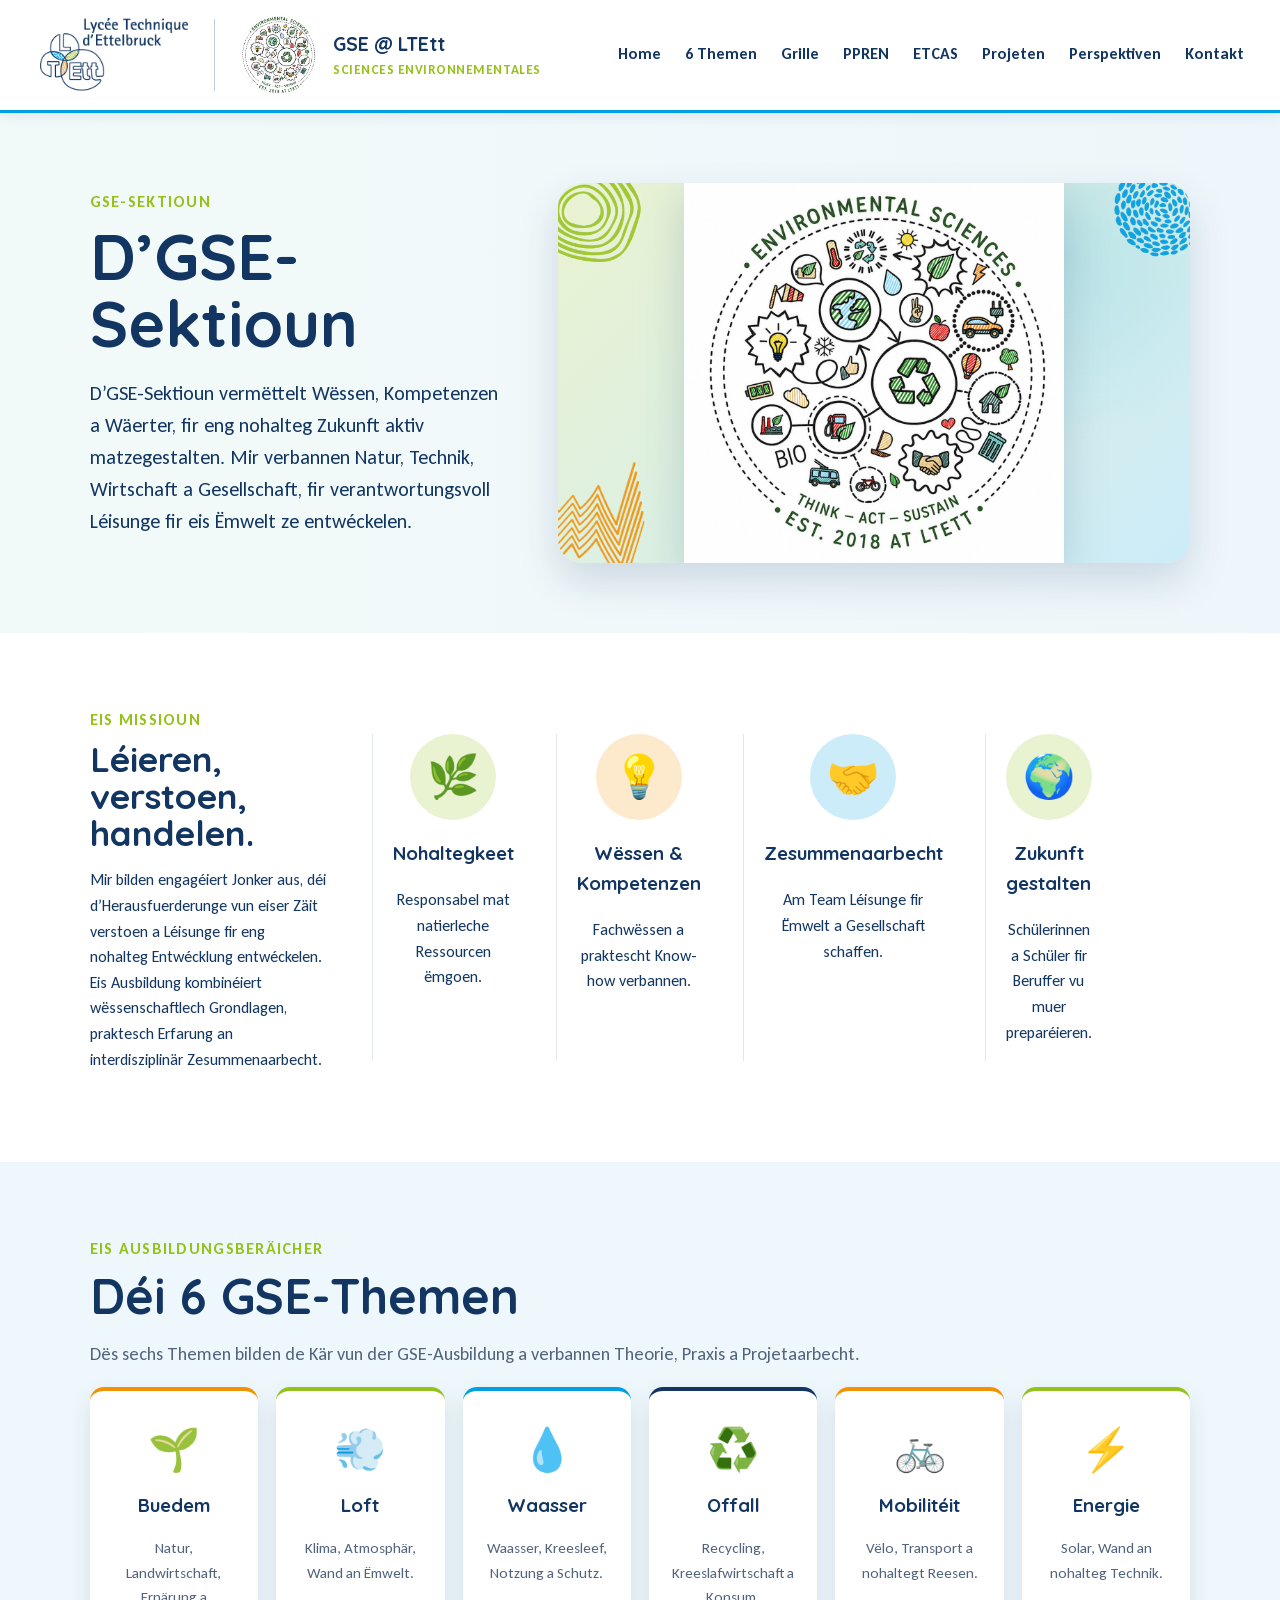
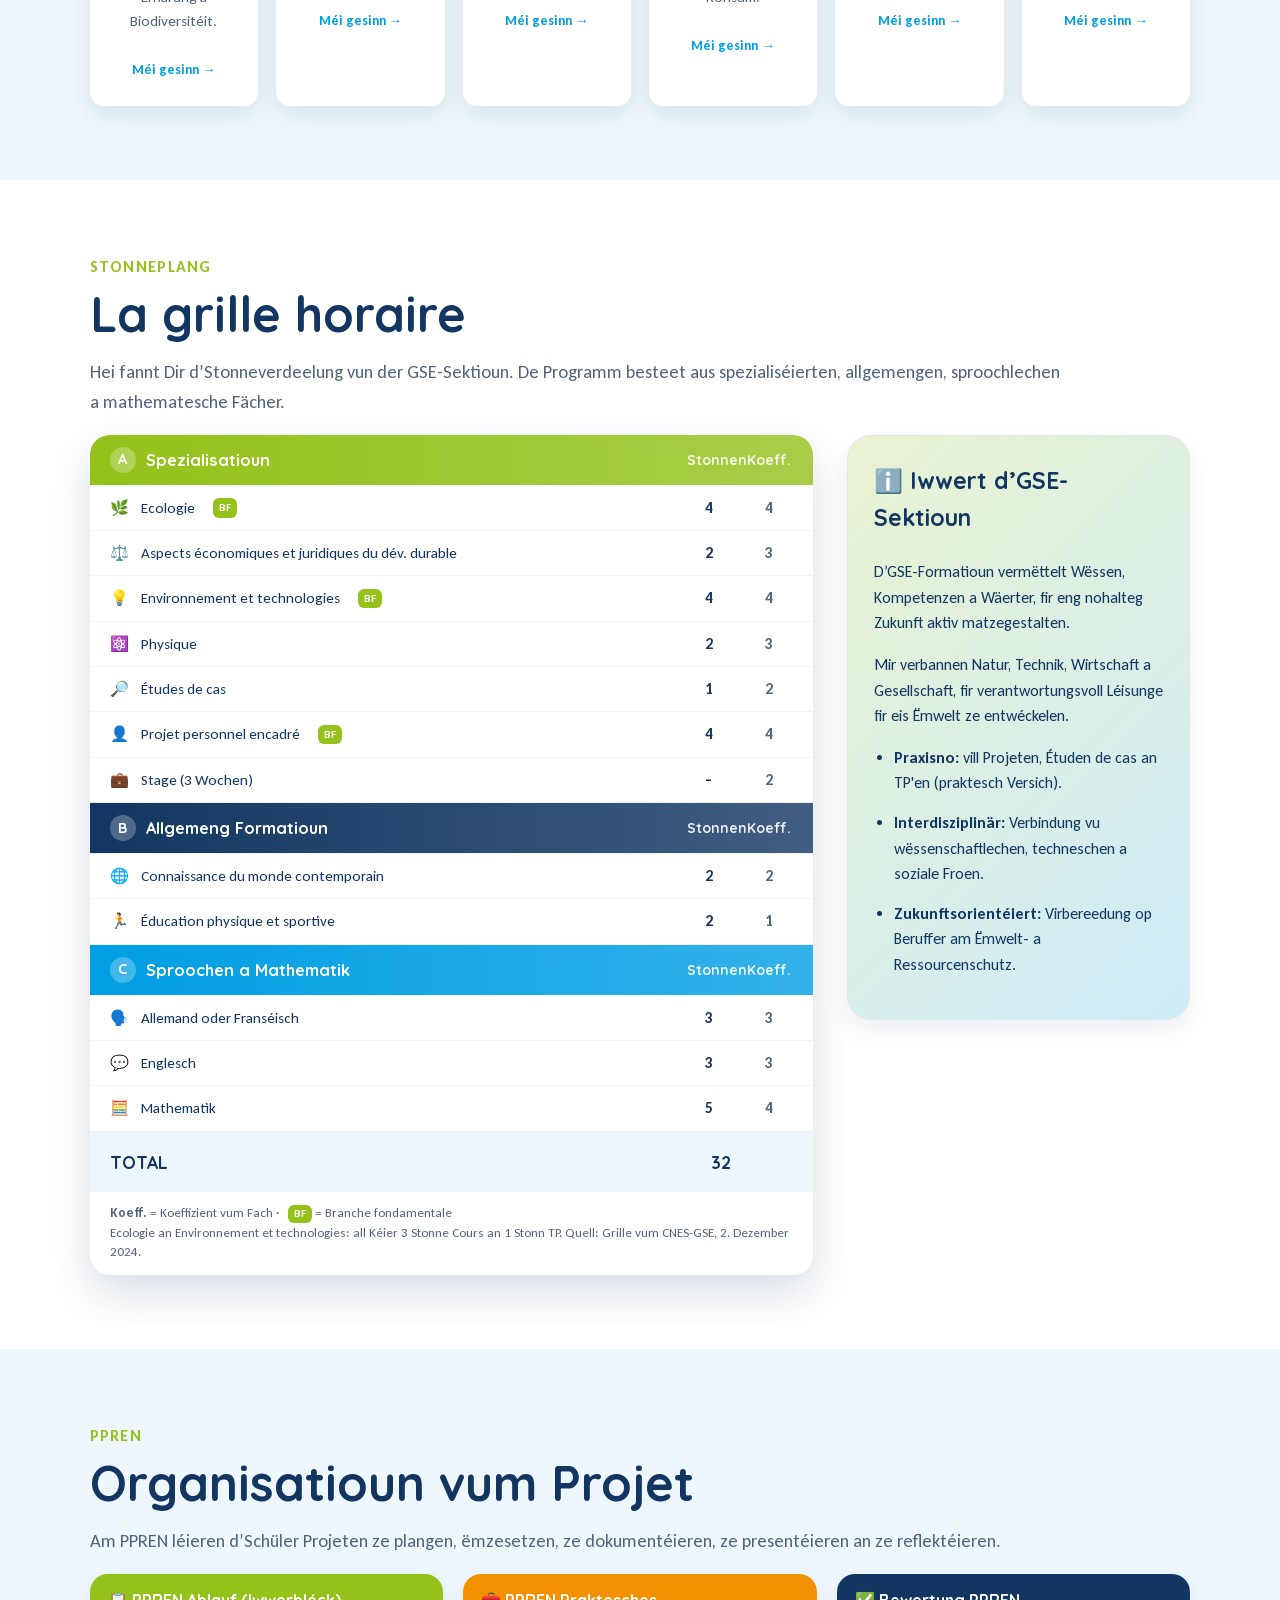
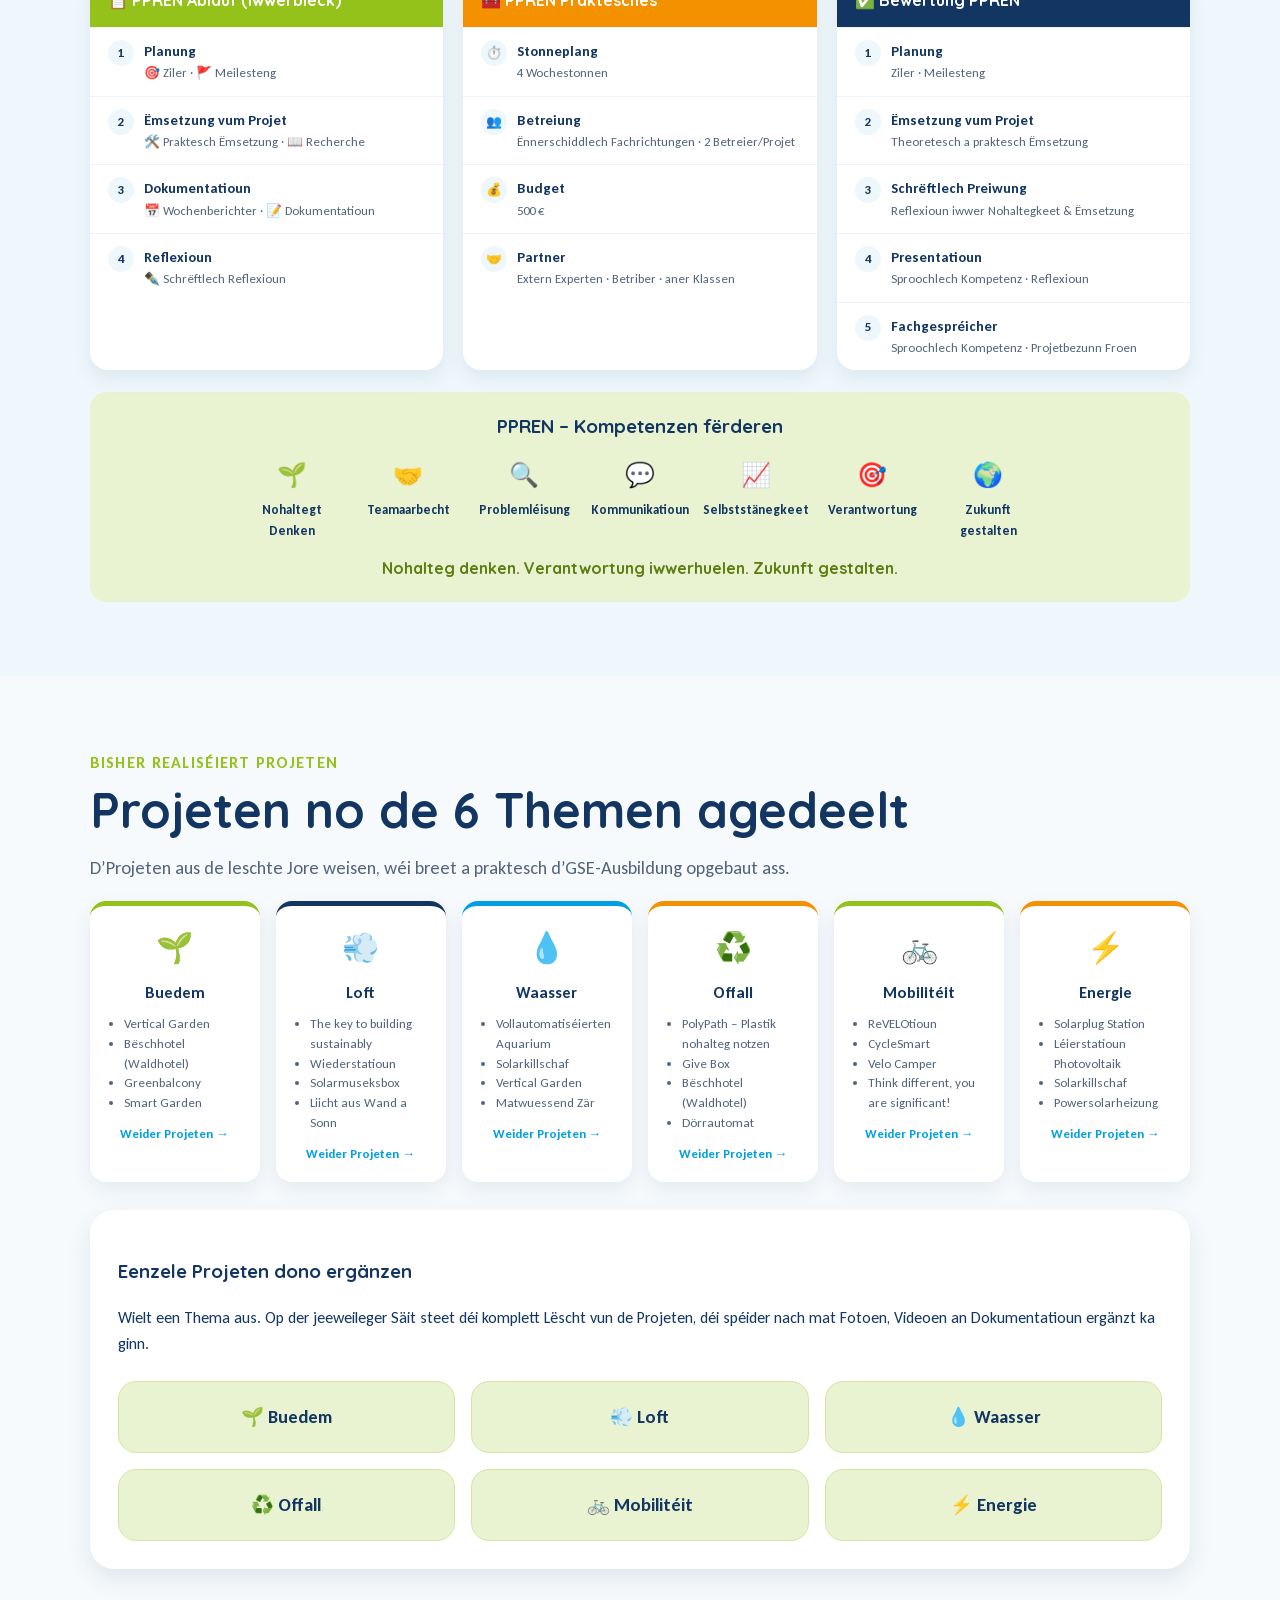
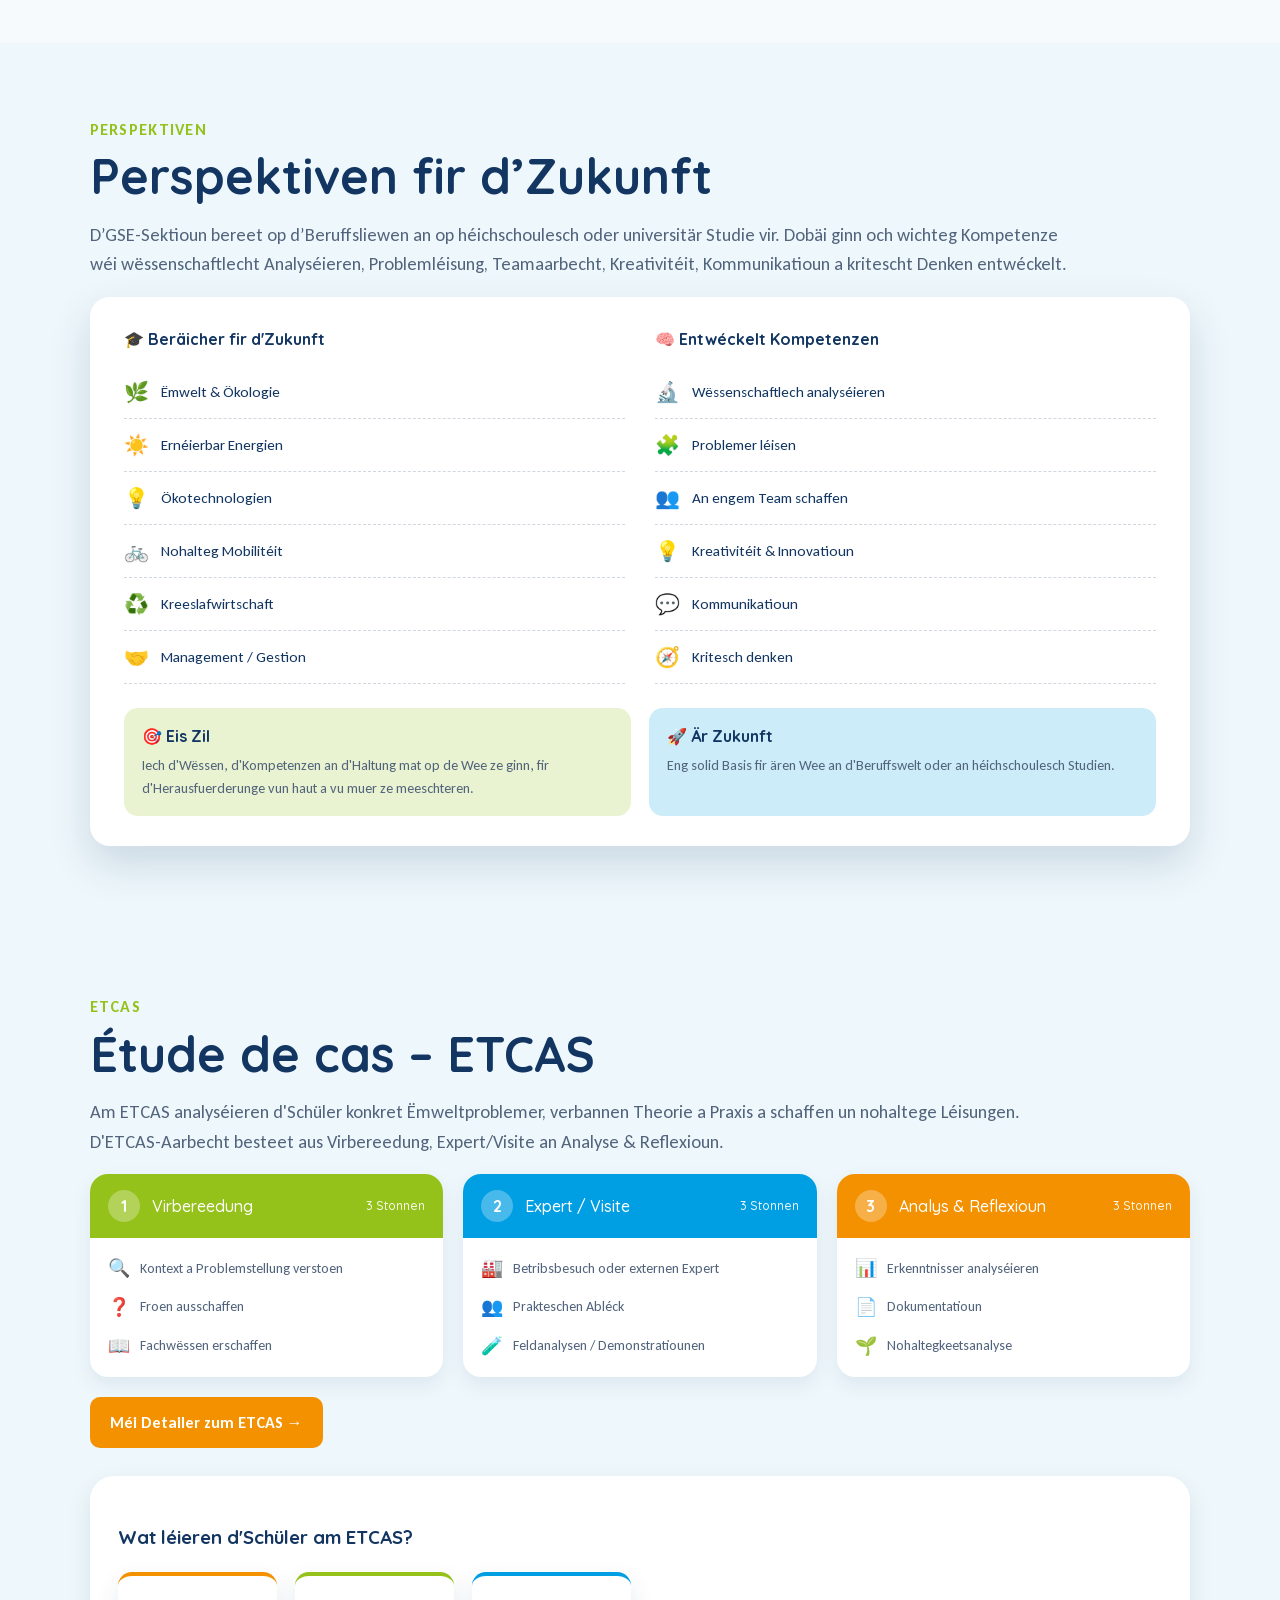
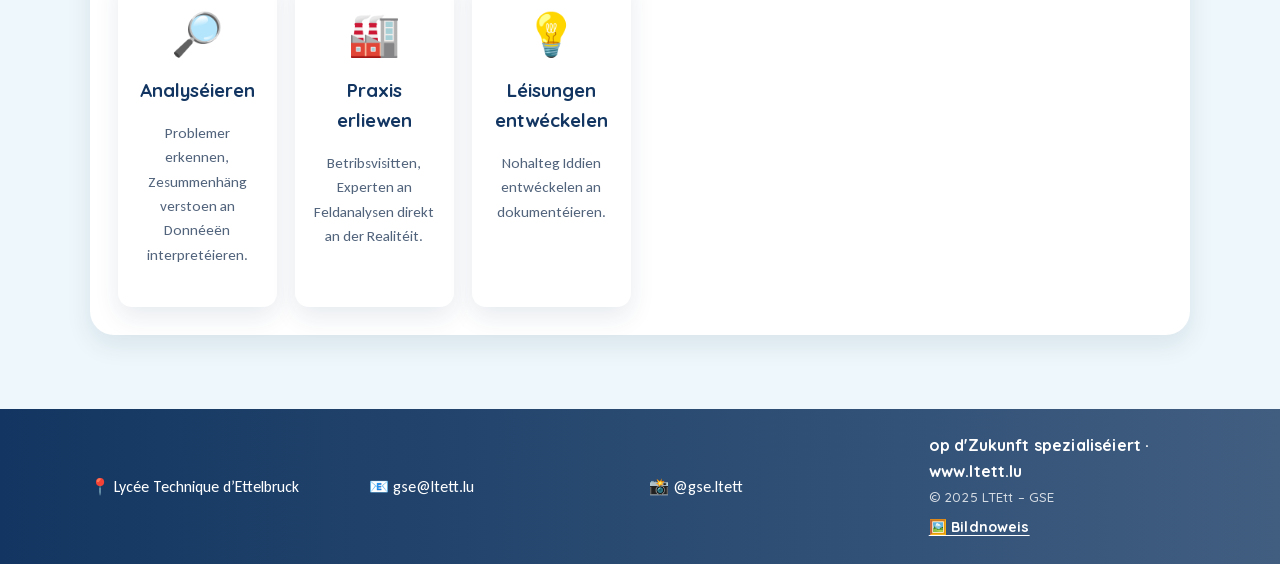
==== commit fb814e44: "Startsäit: Link Bildnoweis besser siichtbar Co-Authored-By: Claude Opus 5.5 <noreply@anthropic.com>" ====
--- a/index.html
+++ b/index.html
@@ -562,7 +562,7 @@
   <div>📍 Lycée Technique d’Ettelbruck</div>
   <div>📧 <a href="mailto:gse@ltett.lu">gse@ltett.lu</a></div>
   <div>📸 <a href="https://instagram.com/gse.ltett" target="_blank">@gse.ltett</a></div>
-  <div class="slogan">op d'Zukunft spezialiséiert · <a href="https://www.ltett.lu" target="_blank">www.ltett.lu</a><br><small style="font-weight:400;opacity:.8">© 2025 LTEtt – GSE · <a href="/pages/bildnoweis">Bildnoweis</a></small></div>
+  <div class="slogan">op d'Zukunft spezialiséiert · <a href="https://www.ltett.lu" target="_blank">www.ltett.lu</a><br><small style="font-weight:400;opacity:.8">© 2025 LTEtt – GSE</small><br><a href="/pages/bildnoweis" style="display:inline-block;margin-top:6px;font-size:.9rem;font-weight:700;text-decoration:underline;text-underline-offset:3px">🖼️ Bildnoweis</a></div>
 </section>
 
 </main>
